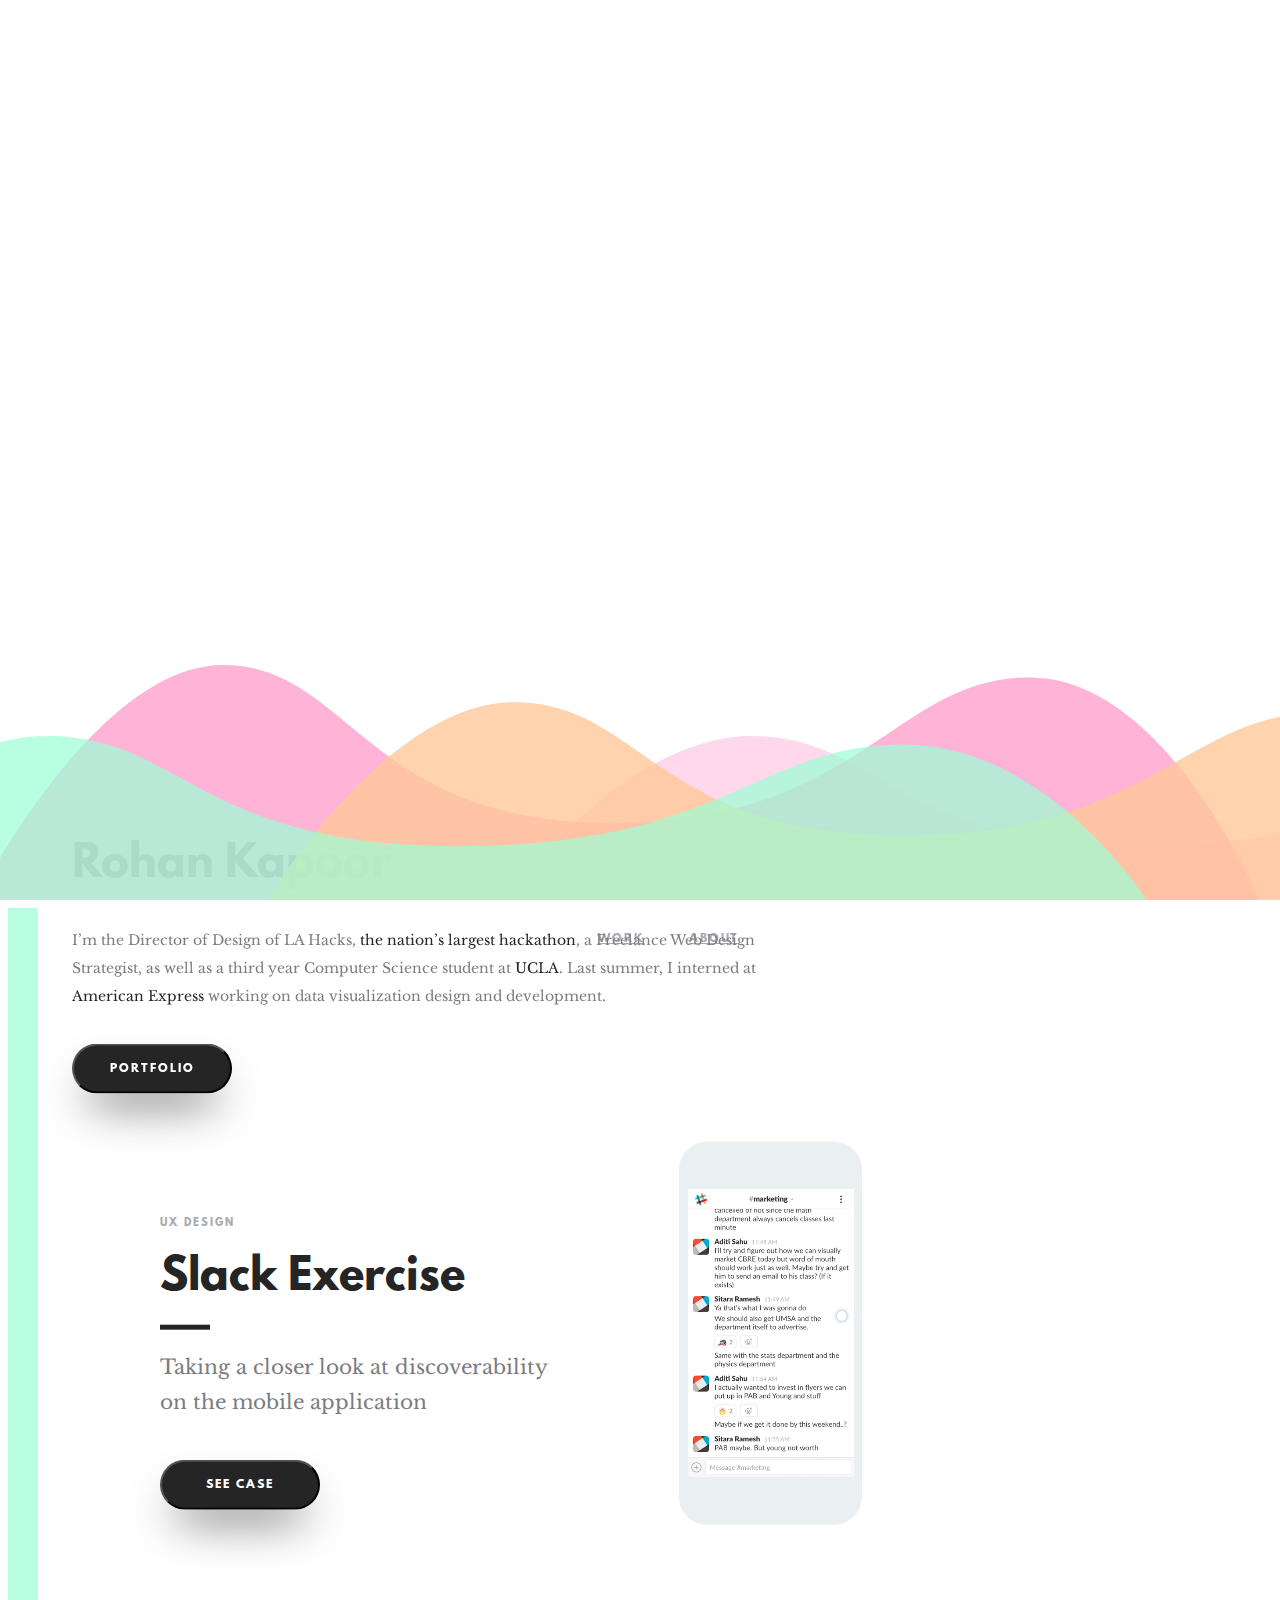
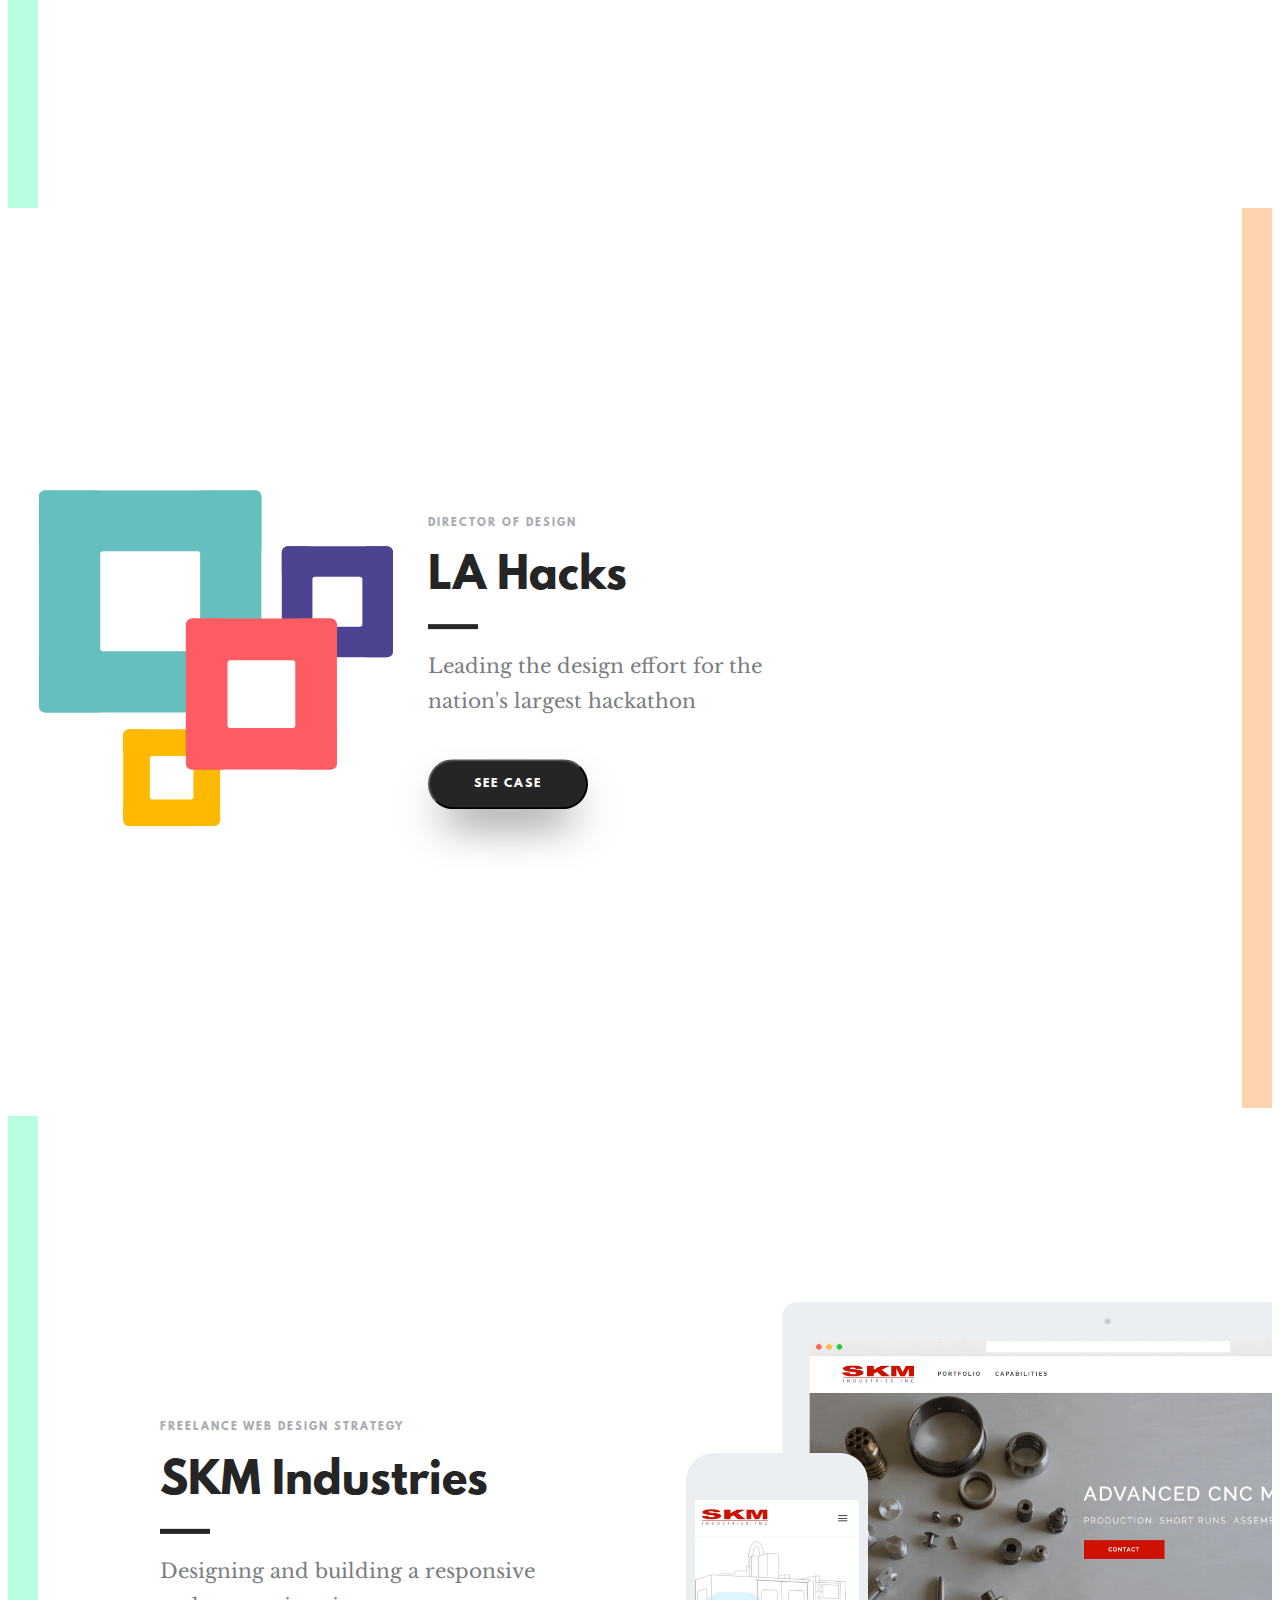
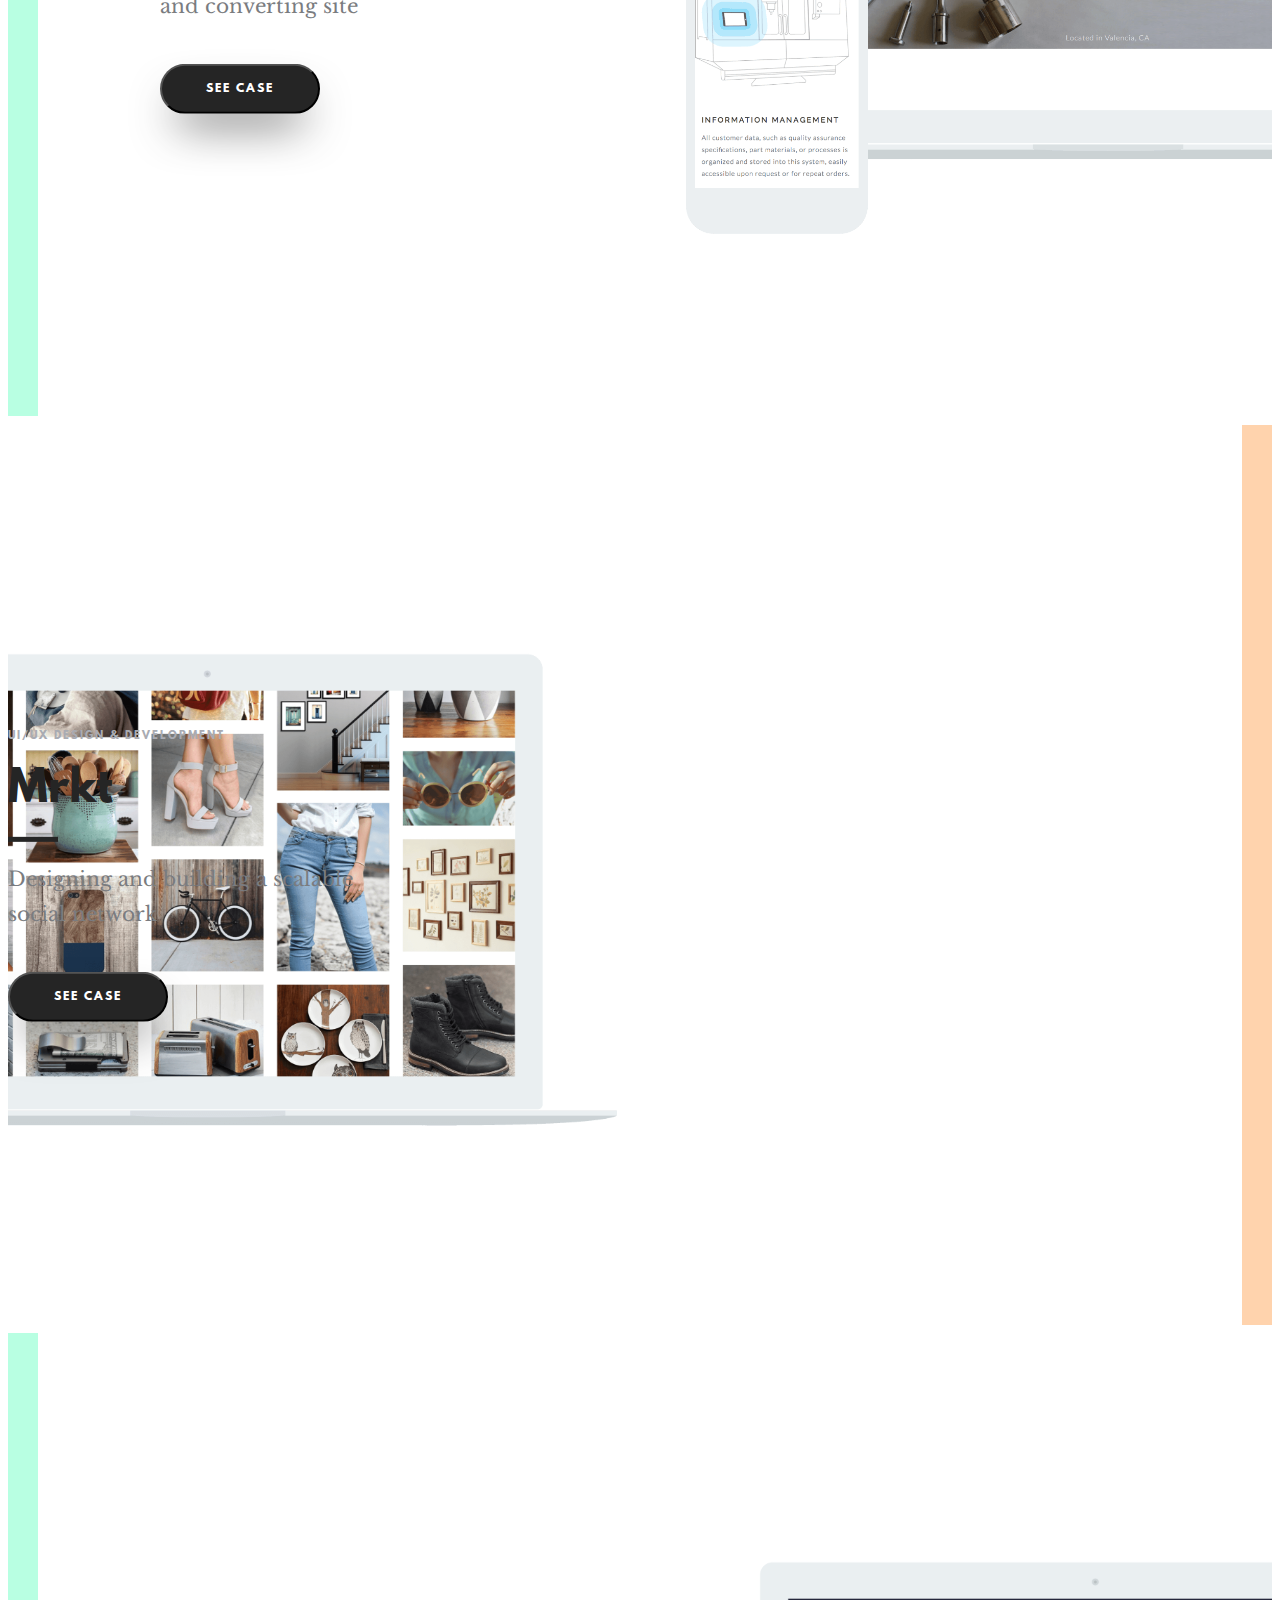
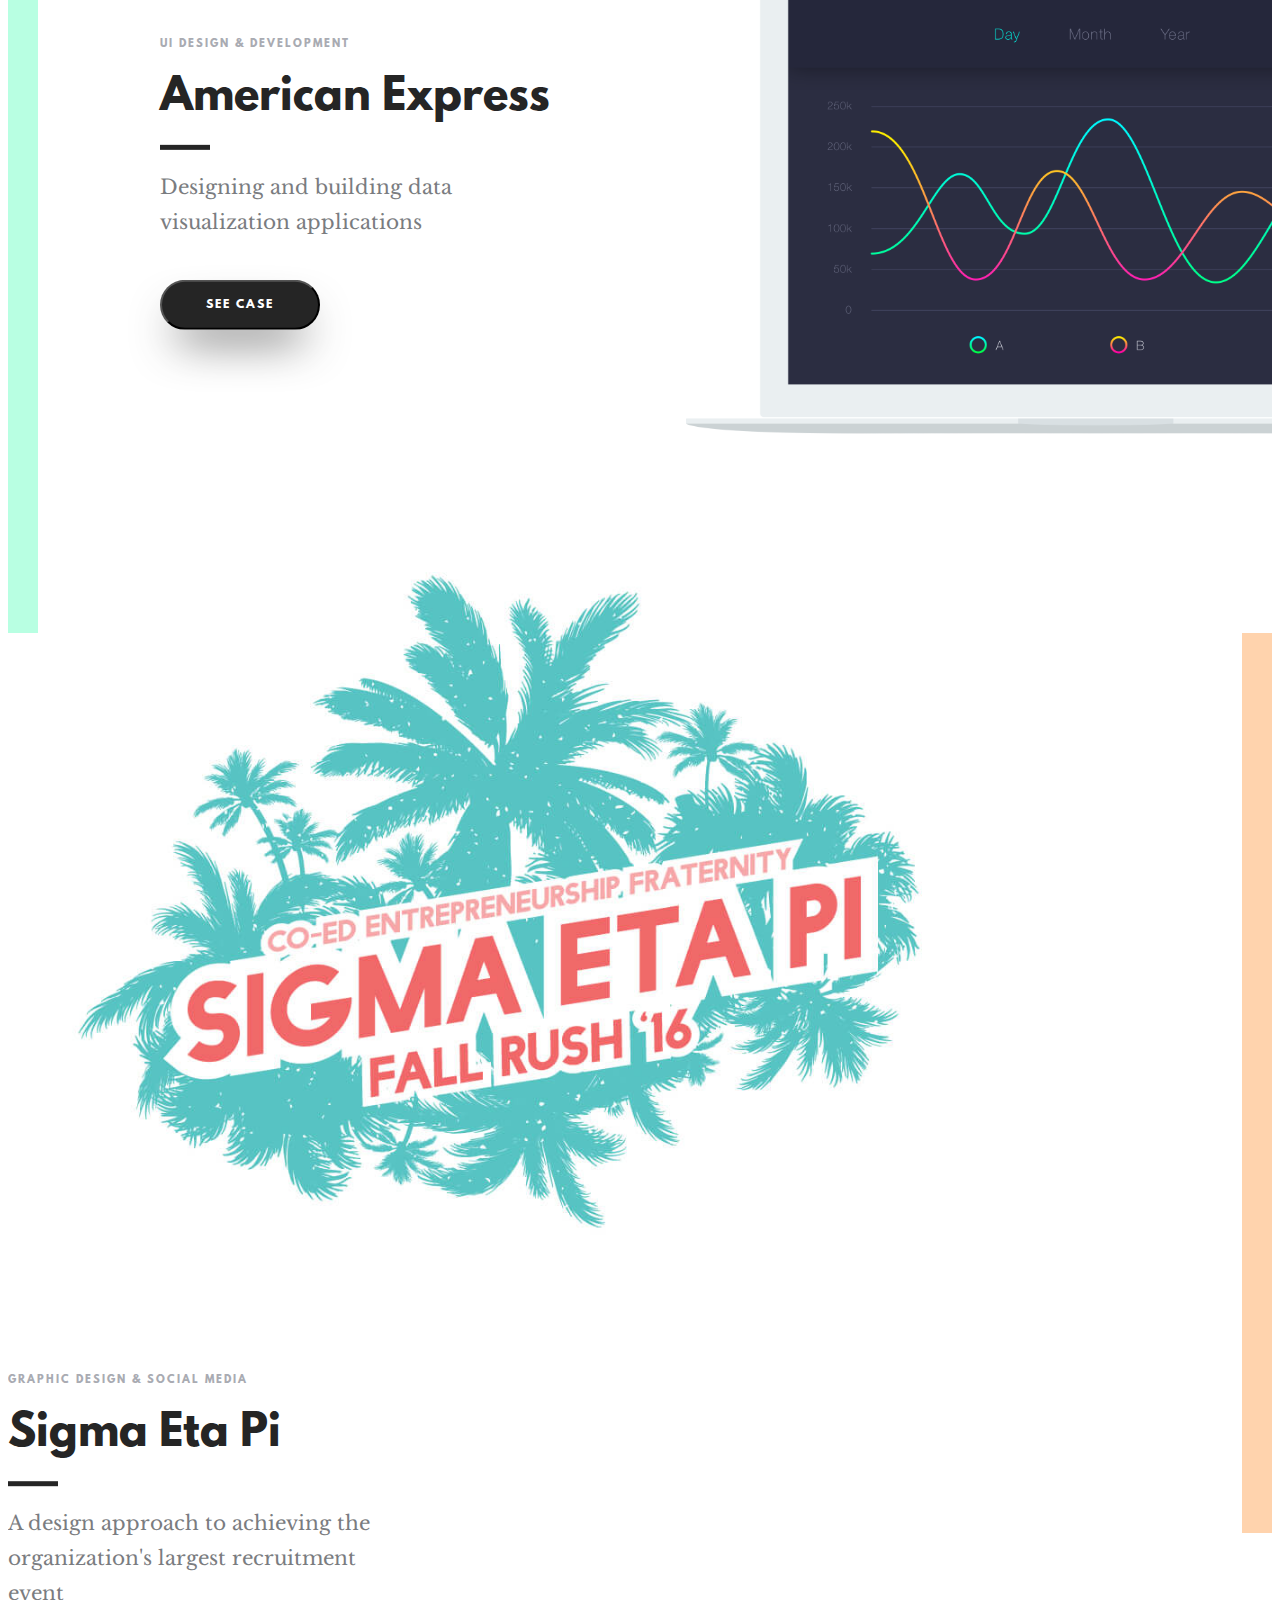
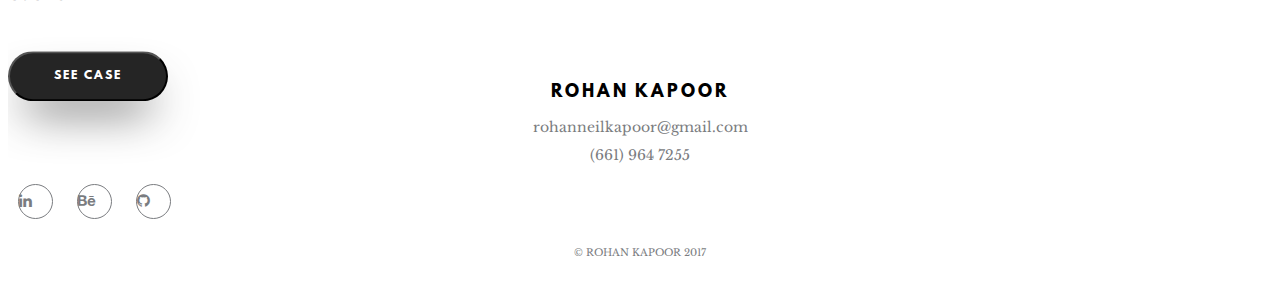
==== index.html @ eb77795a "updated borders" ====
<!DOCTYPE html>
<html lang="en">
<head>
    <meta charset="UTF-8">
    <meta name="viewport" content="width=device-width, initial-scale=1">
    <meta content="Rohan, Kapoor, Rohan Kapoor, Rohan Neil Kapoor, UCLA, University of California Los Angeles, computer science, design, business development, software, websites, freelance, web design, web, web development, marketing, strategy, online, online strategy, SEO, search engine optimization, small business" name="Keywords" />

    <title>Rohan Kapoor</title>
    <!-- Latest compiled and minified CSS -->
    <link rel="stylesheet" href="https://maxcdn.bootstrapcdn.com/bootstrap/3.3.6/css/bootstrap.min.css" integrity="sha384-1q8mTJOASx8j1Au+a5WDVnPi2lkFfwwEAa8hDDdjZlpLegxhjVME1fgjWPGmkzs7" crossorigin="anonymous">

    <!-- Optional theme -->
    <link rel="stylesheet" href="https://maxcdn.bootstrapcdn.com/font-awesome/4.7.0/css/font-awesome.min.css">

    <link href="animate.css" rel="stylesheet" media="screen">
    <link rel="stylesheet" type="text/css" href="styles.css">
    <link rel="shortcut icon" type="image" href="images/icon.png" />
    <!-- Latest compiled and minified JavaScript -->
    <script   src="https://code.jquery.com/jquery-2.2.4.min.js"   integrity="sha256-BbhdlvQf/xTY9gja0Dq3HiwQF8LaCRTXxZKRutelT44="   crossorigin="anonymous"></script>
    <script src="https://maxcdn.bootstrapcdn.com/bootstrap/3.3.6/js/bootstrap.min.js" integrity="sha384-0mSbJDEHialfmuBBQP6A4Qrprq5OVfW37PRR3j5ELqxss1yVqOtnepnHVP9aJ7xS" crossorigin="anonymous"></script>
    <script src="wow.min.js"></script>

</head>

<script>
    new WOW().init();
    $(function() {
        console.log( "ready!" );

        $(window).scroll(function(){
            $(".top-tag").css("opacity", 1 - $(window).scrollTop() / 450);
            if($(".top-tag").css("opacity") == 0){
                jQuery('#top').hide();
            }
            else{
                jQuery('#top').show();
            }
        });
        $(".big-btn").click(function() {
            console.log("hello");
            $('html,body').animate({
                        scrollTop: $("#portfolio-start").offset().top},
                    'slow');
        })
        $(".small-btn").click(function() {
            console.log("hello");
            $('html,body').animate({
                        scrollTop: $("#portfolio-start-small").offset().top},
                    'slow');
        })
    });

</script>

<body>
<div class="top-tag"id="top">
    <nav class="navbar navbar-fixed-top" role="navigation">
        <div class="container">
            <div>
                <div class="navbar-right">
                    <ul class="nav navbar-nav">
                        <li>
                            <a href="./index.html" class="nav-link">WORK</a>
                        </li>
                        <li>
                            <a href="./about.html" class="nav-link">ABOUT</a>
                        </li>

                    </ul>
                </div>

            </div>
        </div>



    </nav>

    <div class="home-top-block navbar-fixed-top">
        <h1 >Rohan Kapoor</h1>
        <p style="max-width: 700px; width: auto">
            I’m the Director of Design of LA Hacks,
            <span style="color: #252525;">the nation’s largest hackathon</span>,
            a Freelance Web Design Strategist, as well as a third year Computer Science student at
            <span style="color:#252525;">UCLA</span>. Last summer,
            I interned at <span style="color: #252525;">American Express</span> working on data visualization
            design and development.
        </p>
        <button class="btn big-btn" type="button">Portfolio</button>
        <button class="btn small-btn" type="button">Portfolio</button>

    </div>
    <img class="" src="images/home_illustration.svg" style="overflow:hidden; width: 100%; position: fixed; left: 50%; transform: translate(-50%, 0); bottom: 0; min-width: 900px; display: block;">

</div>
<div style="overflow-x:hidden;">
    <section id="portfolio-start" class="big-section big-section-slack">
        <!--<h1 class="big-number" style="opacity: 0.03; font-size: 50vw; position: absolute; left: 100px; line-height: 120vh;">1</h1>-->
        <div class=" element" style=" margin-left: 5%;">
            <div class="row">
                <div class=" col-xs-4 vcenter left-block">
                    <h2 style="color: #a9abb2;">
                        UX Design
                    </h2>
                    <h1>
                        Slack Exercise
                    </h1>
                    <div class="hline" style="background-color:#252525; "></div>
                    <p class="home-sentence" >
                        Taking a closer look at discoverability on the mobile application
                    </p>

                    <button class="btn " onclick="window.location.href='./slack.html'">SEE CASE</button>
                </div>
                <div class="col-xs-6 col-xs-offset-1 vcenter">
                    <div class="iphone-container" style="width: 100%; margin-bottom: 50px;">
                        <video autoplay="autoplay" loop="loop">
                            <source src="images/slack_prototypes/sub-prob-2.2-finished.mp4" type="video/mp4" />
                        </video>
                    </div>
                </div>
            </div>
        </div>
    </section>

    <section id="portfolio-start-small" class="small-section">
        <div class="small-div">
            <div class="iphone-container" style="width: 100%;">
                <video autoplay="autoplay" loop="loop">
                    <source src="images/slack_prototypes/sub-prob-2.2-finished.mp4" type="video/mp4" />
                </video>
            </div>
            <div style="text-align: center; padding-left: 10%; padding-right: 10%; padding-top: 50px;">
                <h2 style="color: #a9abb2;">
                    UX Design
                </h2>
                <h1>
                    Slack Exercise
                </h1>
                <div class="hline-small" style="background-color:#252525; "></div>
                <p class="home-small-sentence" style="text-align: center;">
                    Taking a closer look at discoverability on the mobile application
                </p>

                <button class="btn " onclick="window.location.href='./slack.html'">SEE CASE</button>
            </div>
        </div>
    </section>
<section class="big-section big-section-lahacks">
    <!--<h1 class="big-number" style="opacity: 0.03; font-size: 50vw; position: absolute; right: 150px; line-height: 120vh;">2</h1>-->
    <div class=" element">
        <div class="row">
            <div class="col-xs-6 vcenter">
                <img src="images/la_hacks_event_logo.svg" style="display: block; margin: 0 auto; width: 85%; z-index: -50 !important;">
            </div>
            <div class=" col-xs-4 col-xs-offset-1 vcenter">
                <h2 style="color: #a9abb2;">
                    Director of Design
                </h2>
                <h1>
                    LA Hacks
                </h1>
                <div class="hline" style="background-color:#252525; "></div>
                <p class="home-sentence" >
                    Leading the design effort for the nation's largest hackathon
                </p>

                <button class="btn " onclick="window.location.href='./lahacks.html'">SEE CASE</button>
            </div>
        </div>
    </div>
</section>

<section class="small-section">
    <div class="small-div">
        <img src="images/la_hacks_event_logo.svg" class="small-img" style="padding-left: 20%; padding-right: 20%;">
        <div style="text-align: center; padding-left: 10%; padding-right: 10%; padding-top: 50px;">
            <h2 style="color: #a9abb2;">
                Director of Design
            </h2>
            <h1>
                LA Hacks
            </h1>
            <div class="hline-small" style="background-color:#252525; "></div>
            <p class="home-small-sentence" style="text-align: center;">
                Leading the design effort for the nation's largest hackathon
            </p>

            <button class="btn " onclick="window.location.href='./lahacks.html'">SEE CASE</button>
        </div>
    </div>
</section>

<section class="big-section big-section-skm">
    <!--<h1 class="big-number" style="opacity: 0.03; font-size: 50vw; position: absolute; line-height: 120vh;">3</h1>-->
    <div class="element" style="margin-left: 5%;">

        <div class="row">
            <div class="home-block left-block">
                <h2 style="color: #a9abb2;">
                    Freelance Web Design Strategy
                </h2>
                <h1>
                    SKM Industries
                </h1>
                <div class="hline" style="background-color:#252525; "></div>
                <p class="home-sentence" >
                    Designing and building a responsive and converting site
                </p>

                <button class="btn " onclick="window.location.href='./skm.html'">SEE CASE</button>
            </div>
        </div>
        <img src="images/skm_laptop.png" class="macbook-and-laptop">
    </div>

</section>

<section class="small-section">
    <div class="small-div">
        <img src="images/skm_laptop.png" class="small-img">
        <div style="text-align: center; padding-left: 10%; padding-right: 10%; padding-top: 50px;">
            <h2 style="color: #a9abb2;">
                Freelance Web Design Strategy
            </h2>
            <h1>
                SKM Industries
            </h1>
            <div class="hline-small" style="background-color:#252525; "></div>
            <p class="home-small-sentence" style="text-align: center;">
                Designing and building a responsive and converting site
            </p>

            <button class="btn " onclick="window.location.href='./skm.html'">SEE CASE</button>
        </div>
    </div>
</section>

<section class="big-section big-section-mrkt">
    <!--<h1 class="big-number" style="opacity: 0.03; font-size: 50vw; position: absolute; right: 100px; line-height: 120vh;">4</h1>-->
    <div class=" element">
        <img src="images/mrkt_background.png" class="macbook left-macbook">
        <div class="row">
            <div class=" col-xs-4 col-xs-offset-7 home-block">
                <h2 style="color: #a9abb2;">
                    UI/UX Design & Development
                </h2>
                <h1>
                    Mrkt
                </h1>
                <div class="hline" style="background-color:#252525; "></div>
                <p class="home-sentence" >
                    Designing and building a scalable social network
                </p>

                <button class="btn " onclick="window.location.href='./mrkt.html'">SEE CASE</button>
            </div>
        </div>
    </div>
</section>

<section class="small-section">
    <div class="small-div">
        <img src="images/mrkt_background.png" class="small-img">
        <div style="text-align: center; padding-left: 10%; padding-right: 10%; padding-top: 50px;">
            <h2 style="color: #a9abb2;">
                UI/UX Design & Development
            </h2>
            <h1>
                Mrkt
            </h1>
            <div class="hline-small" style="background-color:#252525; "></div>
            <p class="home-small-sentence" style="text-align: center;">
                Designing and building a scalable social network
            </p>

            <button class="btn " onclick="window.location.href='./mrkt.html'">SEE CASE</button>
        </div>
    </div>
</section>

<section class="big-section big-section-amex">
    <!--<h1 class="big-number" style="opacity: 0.03; font-size: 50vw; position: absolute; left: 50px; line-height: 120vh;">5</h1>-->
    <div class="element" style="margin-left: 5%;">

        <div class="row">
            <div class="home-block left-block">
                <h2 style="color: #a9abb2;">
                    UI Design & Development
                </h2>
                <h1>
                    American Express
                </h1>
                <div class="hline" style="background-color:#252525; "></div>
                <p class="home-sentence" >
                    Designing and building data visualization applications
                </p>

                <button class="btn " onclick="window.location.href='./amex.html'">SEE CASE</button>
            </div>
        </div>
        <img src="images/amex_background.png" class="macbook">
    </div>

</section>

<section class="small-section">
    <div class="small-div">
        <img src="images/amex_background.png" class="small-img">
        <div style="text-align: center; padding-left: 10%; padding-right: 10%; padding-top: 50px;">
            <h2 style="color: #a9abb2;">
                UI Design & Development
            </h2>
            <h1>
                American Express
            </h1>
            <div class="hline-small" style="background-color:#252525; "></div>
            <p class="home-small-sentence" style="text-align: center;">
                Designing and building data visualization applications
            </p>

            <button class="btn " onclick="window.location.href='./amex.html'">SEE CASE</button>
        </div>
    </div>
</section>


    <section class="big-section big-section-sep">
        <!--<h1 class="big-number" style="opacity: 0.03; font-size: 50vw; position: absolute; right: 150px; line-height: 120vh;">6</h1>-->
        <div class=" element">
            <div class="row">
                <div class="col-xs-6 vcenter">
                    <img src="images/SEP-back-graphic.jpg" style="display: block; margin: 0 auto; width: 90%; z-index: -50 !important;">
                </div>
                <div class=" col-xs-4 col-xs-offset-1 vcenter">
                    <h2 style="color: #a9abb2;">
                        Graphic Design & Social Media
                    </h2>
                    <h1>
                        Sigma Eta Pi
                    </h1>
                    <div class="hline" style="background-color:#252525; "></div>
                    <p class="home-sentence" >
                        A design approach to achieving the organization's largest
                        recruitment event
                    </p>

                    <button class="btn " onclick="window.location.href='./sigmaetapi.html'">SEE CASE</button>
                </div>
            </div>
        </div>
    </section>

<section class="small-section">
    <div class="small-div" style="padding-bottom: 100px;">
        <img src="images/SEP-back-graphic.jpg" class="small-img">
        <div style="text-align: center; padding-left: 10%; padding-right: 10%;">
            <h2 style="color: #a9abb2; margin-top: 0;">
                Graphic Design & Social Media
            </h2>
            <h1>
                Sigma Eta Pi
            </h1>
            <div class="hline-small" style="background-color:#252525; "></div>
            <p class="home-small-sentence" style="text-align: center;">
                A design approach to achieving the organization's largest
                recruitment event
            </p>

            <button class="btn " onclick="window.location.href='./sigmaetapi.html'">SEE CASE</button>
        </div>
    </div>
</section>

<footer style="background-color: white; padding-top: 150px; padding-bottom: 20px;">
    <div style="text-align: center; font-size: 16px;
    letter-spacing: 2.9px;
    text-transform: uppercase;
    font-family: LeagueSpartan, Arial, Helvetica, sans-serif;
    -webkit-font-smoothing: antialiased;
    ">
        Rohan Kapoor
    </div>
    <p style="text-align: center; padding-left: 0; padding-right: 0; padding-bottom: 0; padding-top: 10px; margin: 0;">
        rohanneilkapoor@gmail.com
    </p>
    <p style="text-align: center; padding: 0; margin: 0;">
        (661) 964 7255
    </p>
    <div class="text-center" style="padding-left: 0; padding-right: 0; padding-bottom: 0; padding-top: 10px;">
        <i onclick="window.location.href='https://www.linkedin.com/in/rohanneilkapoor'" class="fa fa-linkedin" aria-hidden="true"></i>
        <i onclick="window.location.href='https://www.behance.net/rohanneilk5d04'" class="fa fa-behance" aria-hidden="true"></i>
        <i onclick="window.location.href='https://github.com/rohanneilkapoor'" class="fa fa-github" aria-hidden="true"></i>

    </div>
    <p style="text-align: center; padding-left: 0; padding-right: 0; padding-bottom: 0; padding-top: 20px; margin: 0; font-size: 10px;">
        © ROHAN KAPOOR 2017
    </p>
</footer>
</div>

</body>
</html>
---- styles.css ----
@import url('https://fonts.googleapis.com/css?family=Libre+Baskerville:400,700');
@font-face {
    font-family: LeagueSpartan;
    src: url('LeagueSpartan-Bold.otf');
}
* {
    box-sizing: border-box;
}
#top{

}
html {
    background-color: white;
    overflow-x: hidden;
}
body{
    z-index: 2;
    position: relative !important;
    top: 100vh;

}
section{
    height:100vh;
}
h1{
    font-size: 42px;
    font-family: LeagueSpartan, Helvetica, sans-serif;
    margin: 0;
    -webkit-font-smoothing: antialiased;
    padding-bottom: 20px;
    color: #252525;
}
h2{
    font-size: 10px;
    font-family: LeagueSpartan, Helvetica, sans-serif;
    color: #a4a4a4;
    text-transform: uppercase;
    padding-bottom: 10px;
    letter-spacing: 2px;
    -webkit-font-smoothing: antialiased;
    line-height: 18px;
}
a{
    font-size: 11px;
    letter-spacing: 2px;
    text-transform: uppercase;
    font-family: LeagueSpartan, Arial, Helvetica, sans-serif;
    -webkit-font-smoothing: antialiased;
    color: #a9abb2;
    -webkit-transition: all 0.6s;
    -moz-transition: all 0.6s;
    -o-transition: all 0.6s;
    transition: all 0.6s;
}
a:hover{
    color: #252525 !important;
    -webkit-transition: all 0.6s;
    -moz-transition: all 0.6s;
    -o-transition: all 0.6s;
    transition: all 0.6s;
    text-decoration: none;
    cursor: pointer;
}

span{
    color:#252525;
}
.top-tag{
    position: fixed;
    width: 100%;
    height:100vh;
    z-index: 1;
    margin: 0;
}
.mrkt-block{

    padding-left: 120px;
}
.right-block{
    padding-left: 60px;
}
.left-block{
    padding-left: 60px;
}
.hline {
    margin-bottom: 20px;
    width:50px;
    height:5px;
}
.hline-small{
    margin-bottom: 20px;
    height:5px;
    margin-left: 46%;
    margin-right: 46%;
}
.top-section{
    border: 20px solid #7a7c80;
}
p{
    font-family: Libre Baskerville;
    font-weight: 300;
    font-size: 14px;
    line-height: 28px;
    color: #7a7c80;
    padding-bottom: 20px;
    -webkit-font-smoothing: antialiased;
}
.p-link{
    font-family: Libre Baskerville !important;
    font-weight: 300 !important;
    font-size: 14px !important;
    line-height: 28px !important;
    color: #252525 !important;
    -webkit-font-smoothing: antialiased !important;
    letter-spacing: normal !important;
    text-transform: none;
    text-decoration: none;
    border-bottom: 1px solid #252525;

}
.p-link:hover, .p-link:active, .p-link:focus{
    border-bottom: none;
}
.home-sentence{
    width: 400px;
    font-size: 20px !important;
    line-height: 35px !important;

}
.home-small-sentence{
    font-size: 20px !important;
    line-height: 35px !important;

}

.home-para{
    font-size: 14px !important;
    color: #7a7c80;
    line-height: 26px;
    width: 450px;
    padding-left: 0 !important;
    padding-right: 0 !important;
    text-align: justify;
}











/* make keyframes that tell the start state and the end state of our object */
@-webkit-keyframes fadeIn { from { opacity:0; } to { opacity:1; } }
@-moz-keyframes fadeIn { from { opacity:0; } to { opacity:1; } }
@keyframes fadeIn { from { opacity:0; } to { opacity:1; } }

.fade-in {
    opacity:0;  /* make things invisible upon start */
    -webkit-animation:fadeIn ease-in 1;  /* call our keyframe named fadeIn, use animattion ease-in and repeat it only 1 time */
    -moz-animation:fadeIn ease-in 1;
    animation:fadeIn ease-in 1;

    -webkit-animation-fill-mode:forwards;  /* this makes sure that after animation is done we remain at the last keyframe value (opacity: 1)*/
    -moz-animation-fill-mode:forwards;
    animation-fill-mode:forwards;

    -webkit-animation-duration:.4s;
    -moz-animation-duration:.4s;
    animation-duration:.4s;


}
.one{
    -webkit-animation-delay: 1.3s;
    -moz-animation-delay: 1.3s;
    animation-delay: 1.3s;
}

.two{
    -webkit-animation-delay: 1.9s;
    -moz-animation-delay: 1.9s;
    animation-delay: 1.9s;
}

.btn {
    height: 50px;
    width: 160px;
    border-radius: 100px;
    background: #252525;
    font-family: LeagueSpartan, Arial, Helvetica, sans-serif;
    color: white;
    font-size: 11px;
    letter-spacing: 2px;
    -webkit-font-smoothing: antialiased;
    text-transform: uppercase;
    box-shadow: 0 24px 46px -16px rgba(0, 0, 0, .8);
    z-index: 10;

}

.btn,.btn::after{
    -webkit-transition: all 0.6s;
    -moz-transition: all 0.6s;
    -o-transition: all 0.6s;
    transition: all 0.6s;
    z-index: 10;

}


button:hover.btn:hover {
    color: white;
    box-shadow: 0 15px 30px -10px rgba(0,0,0,.8);
    z-index: 10;
}


.btn:active,
.btn:focus,
button:focus,
button:active{
    background-image: none !important;
    outline: 0 !important;
    color: white;
    z-index: 10;
}

#sep{
    background: url(images/homepage-front.jpg) no-repeat center center;
    -webkit-background-size: cover;
    -moz-background-size: cover;
    -o-background-size: cover;
    background-size: cover;
}


.element {
    position: relative;
    top: 50%;
    transform: translateY(-50%);
    -webkit-transform: translateY(-50%);
    -ms-transform: translateY(-50%);
}

::selection {
    background: transparent; /* WebKit/Blink Browsers */
}
::-moz-selection {
    background: transparent; /* Gecko Browsers */
}

.macbook{
    width: 819px;
    position: absolute !important;
    left: 50%;
    top: -25%;
    z-index: -50 !important;
}

.macbook-and-laptop{
    width: 819px;
    position: absolute !important;
    left: 50%;
    top: -40%;
    z-index: -50 !important;
}
.left-macbook{
    left: -210px !important;
}
@media(min-width: 1800px){
    .macbook{
        left: 45%;
        width: 50%;
    }

    .macbook-and-laptop{
        left: 45%;
        width: 50%;
    }
    .left-macbook{
        left: 1% !important;
        width: 50%;
    }

}

@media(max-width: 1079px){
    h1{
        font-size: 42px;
    }

}
#portfolio-start{

}
.big-number{

}
.big-section{
    background-color: white;
}
.big-section-slack{
    border-left: 30px solid #b8ffe2;
}
.big-section-lahacks{
    border-right: 30px solid #ffd3ad;
}
.big-section-skm{
    border-left: 30px solid #b8ffe2;
}
.big-section-mrkt{
    border-right: 30px solid #ffd3ad;
}
.big-section-amex{
    border-left: 30px solid #b8ffe2;
}
.big-section-sep{
    border-right: 30px solid #ffd3ad;
}
.big-btn{

}
.small-btn{
    display: none;
}
.small-section{
    display: none;
}
.small-img{
    width: 100%;
    padding-left: 10%;
    padding-right:10%;
    z-index: -50 !important;
}
.small-div{
    padding-bottom: 250px;
}
@media(max-width:1150px){
    .big-number{
        display: none;
    }
}
@media(max-width: 1110px){
    .right-block{
        padding-left: 120px;
    }
    .left-block{
        padding-left: 40px;
    }
}
@media(max-width: 991px){
    .big-btn{
        display:none;
    }
    .small-btn{
        display: inline;
    }
    .big-section{
        display: none;
    }
    .small-section{
        display: inline;
    }

}

.navbar-nav {
    margin: 20px 0px
}
@media (min-width: 0px) {
    .navbar-nav {
        width: 100%;
        text-align: center;
    }
    .navbar-nav > li {
        float: none;
        display: inline-block;
    }
    .navbar .navbar-collapse {
        text-align: center;
    }


    .navbar-nav>li>a {
        padding-top: 0px;
        padding-bottom: 0px;
        padding-left: 20px;
        padding-right: 20px;
        text-shadow: none;
    }
    .navbar-nav>li>a:hover, .navbar-nav>li>a:active,.navbar-nav>li>a:focus {
        background-color: transparent;
    }
    a:focus{
        color: #a9abb2;
    }
}
.big-nav{

}
@media(max-width: 767px){
    .big-nav{
        display: none;
    }
}
.home-top-block{
    margin-left: 5%;
    margin-right: 5%;
    top: 45% !important;
    transform: translateY(-50%) !important;
}
@media(max-width: 700px){
    .home-top-block{
        margin-right: 15%;
        top: 50% !important;
        transform: translateY(-50%) !important;
    }
    h1{
        font-size: 30px;
        padding-bottom: 12px;
    }
}
i
{
    display: inline-block;
    border-radius: 100px;
    border: 1px solid #7a7c80;
    width: 35px;
    height: 35px;
    margin-top: 5px;
    margin-left: 10px;
    margin-right: 10px;
    -webkit-transition: all 0.6s;
    -moz-transition: all 0.6s;
    -o-transition: all 0.6s;
    transition: all 0.6s;
}
i:hover{
    border: 1px solid transparent ;
    -webkit-transition: all 0.6s;
    -moz-transition: all 0.6s;
    -o-transition: all 0.6s;
    transition: all 0.6s;
    cursor: pointer;
}

.fa-behance:before {
    font-size: 15px;
    content: "\f1b4";
    line-height: 32px;
    color: #7a7c80;
}
.fa-linkedin:before {
    font-size: 15px;
    content: "\f0e1";
    line-height: 32px;
    color: #7a7c80;
}
.fa-github:before {
    font-size: 15px;
    content: "\f09b";
    line-height: 32px;
    color: #7a7c80;
}
.vcenter {
    display: inline-block;
    vertical-align: middle;
    float: none;
}
.iphone-container{
    background: url("images/slack_images/iphone.png");
    background-size: auto 100%;                     /* <------ */
    background-repeat:   no-repeat;
    background-position: center center;
}
.iphone-container video{
    width: 40%;
    display: block;
    margin: 0 auto;
    padding-top: 11.43%;
    padding-bottom: 11.43%;

}
.iphone-container .still-video{
    width: 40%;
    display: block;
    margin: 0 auto;
    padding-top: 11.43%;
    padding-bottom: 11.43%;

}
@media(max-width:991px){
    .iphone-container video{
        width: 20%;
        padding-top: 5.71%;
        padding-bottom: 5.71%;

    }
    .iphone-container .still-video{
        width: 20%;
        padding-top: 5.71%;
        padding-bottom: 5.71%;

    }
}
@media(max-width:776px){
    .iphone-container video{
        width: 35%;
        padding-top: 10%;
        padding-bottom: 10%;

    }
    .iphone-container .still-video{
        width: 35%;
        padding-top: 10%;
        padding-bottom: 10%;

    }
}

.slack-border{
    height: 100vh;
    width: 30px;
    background-color: #ffd3ad;
    position: absolute;
}
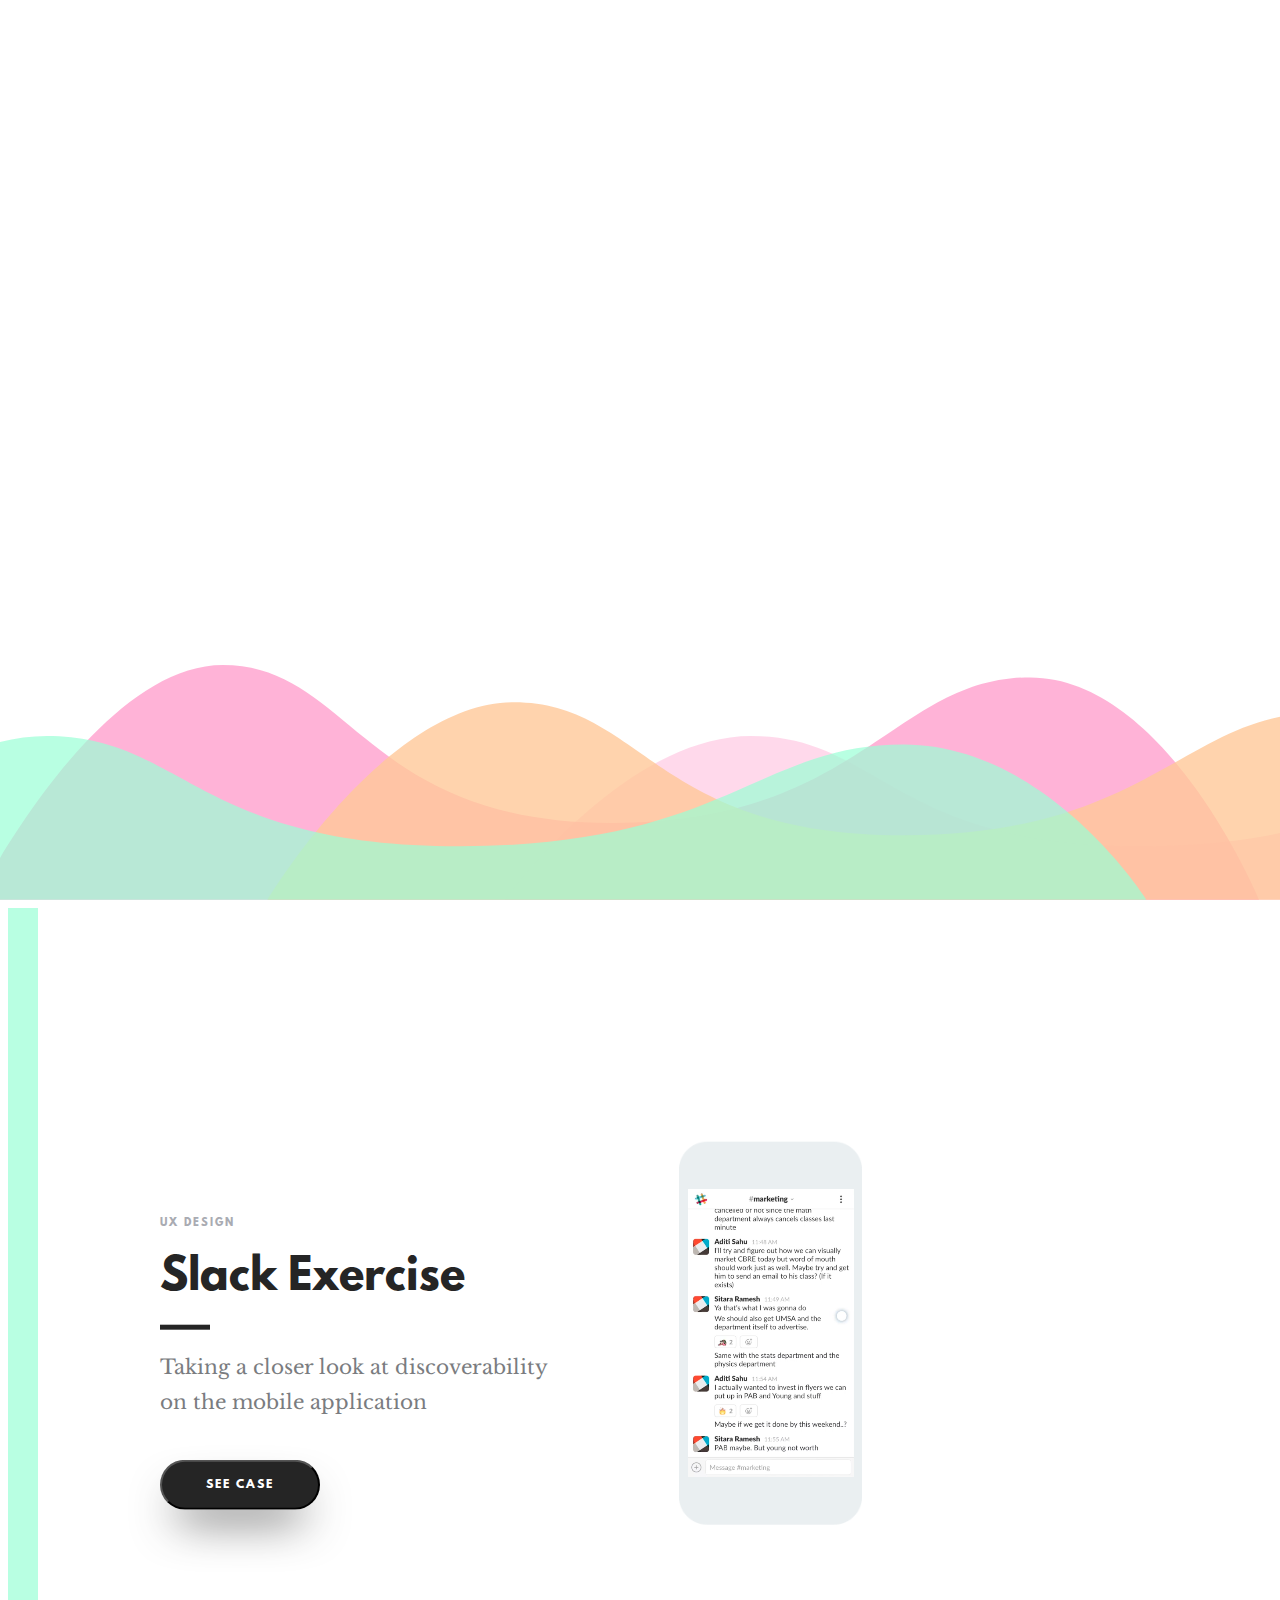
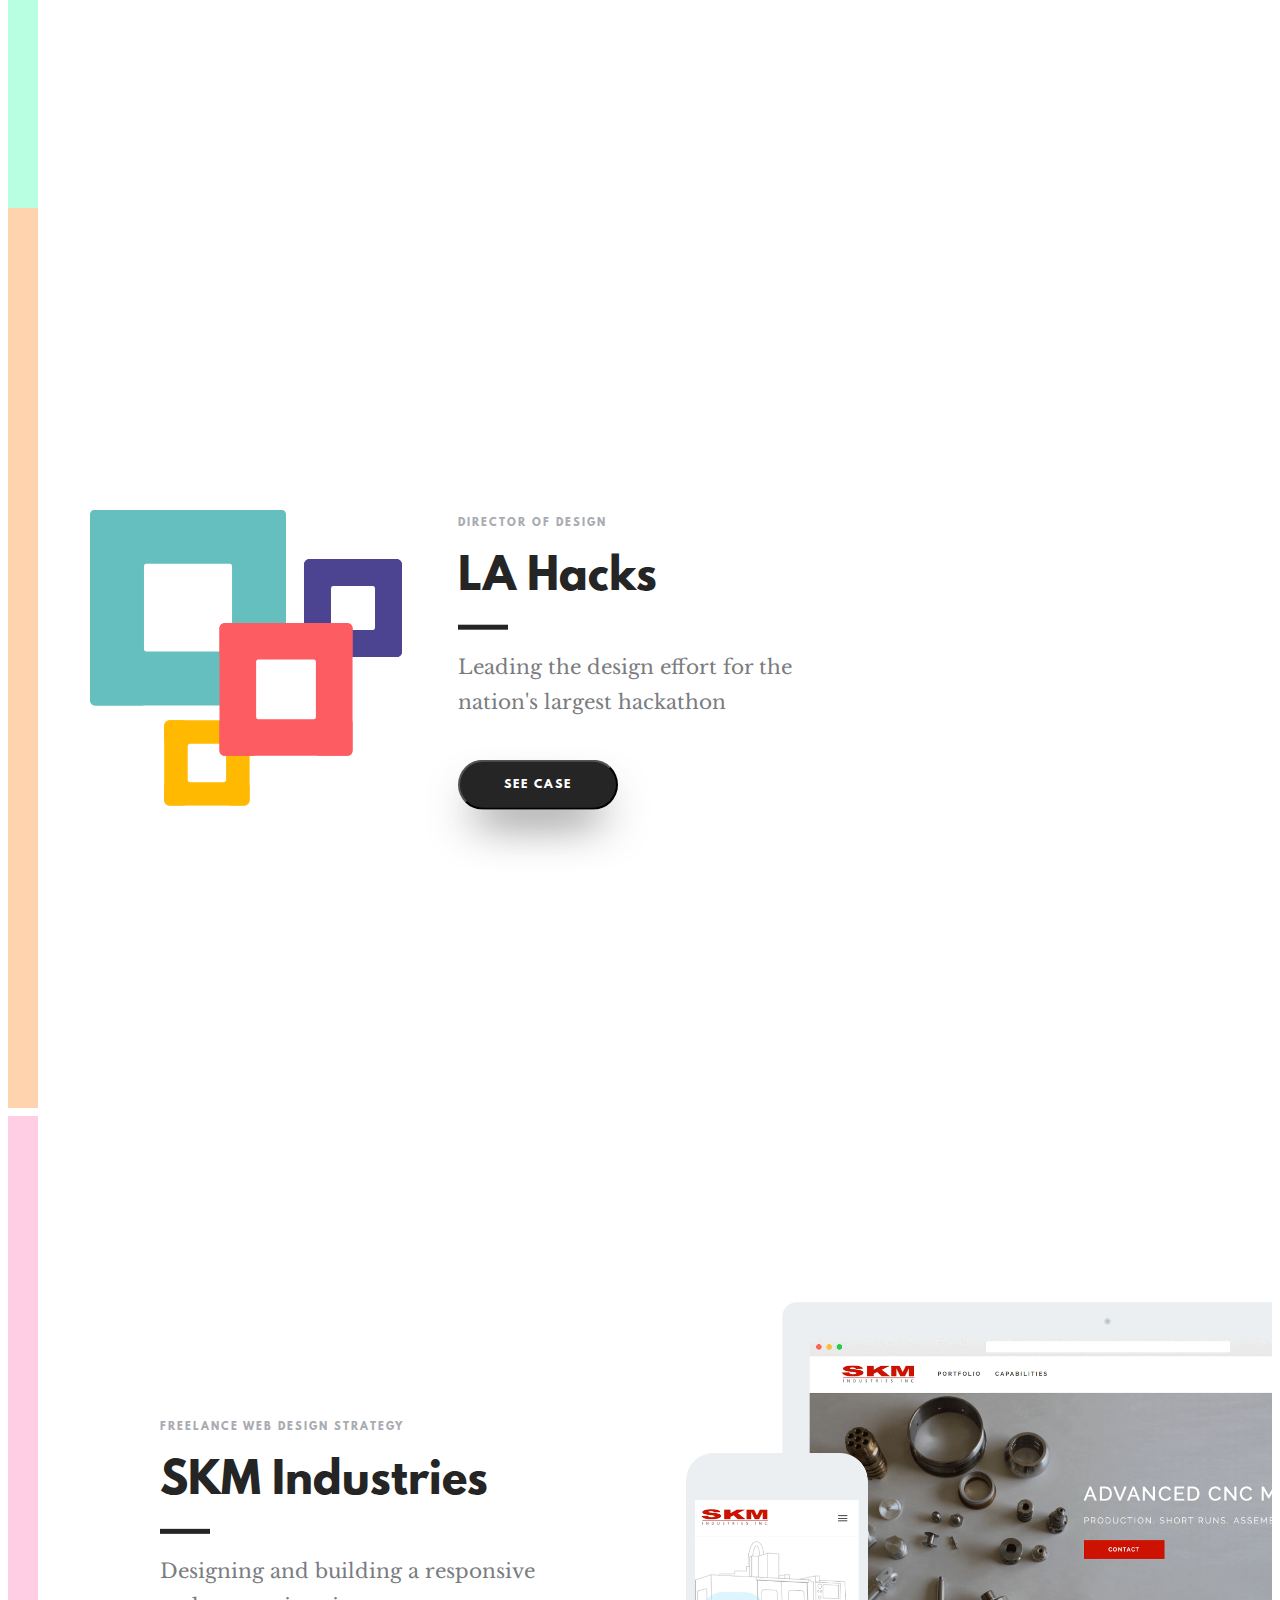
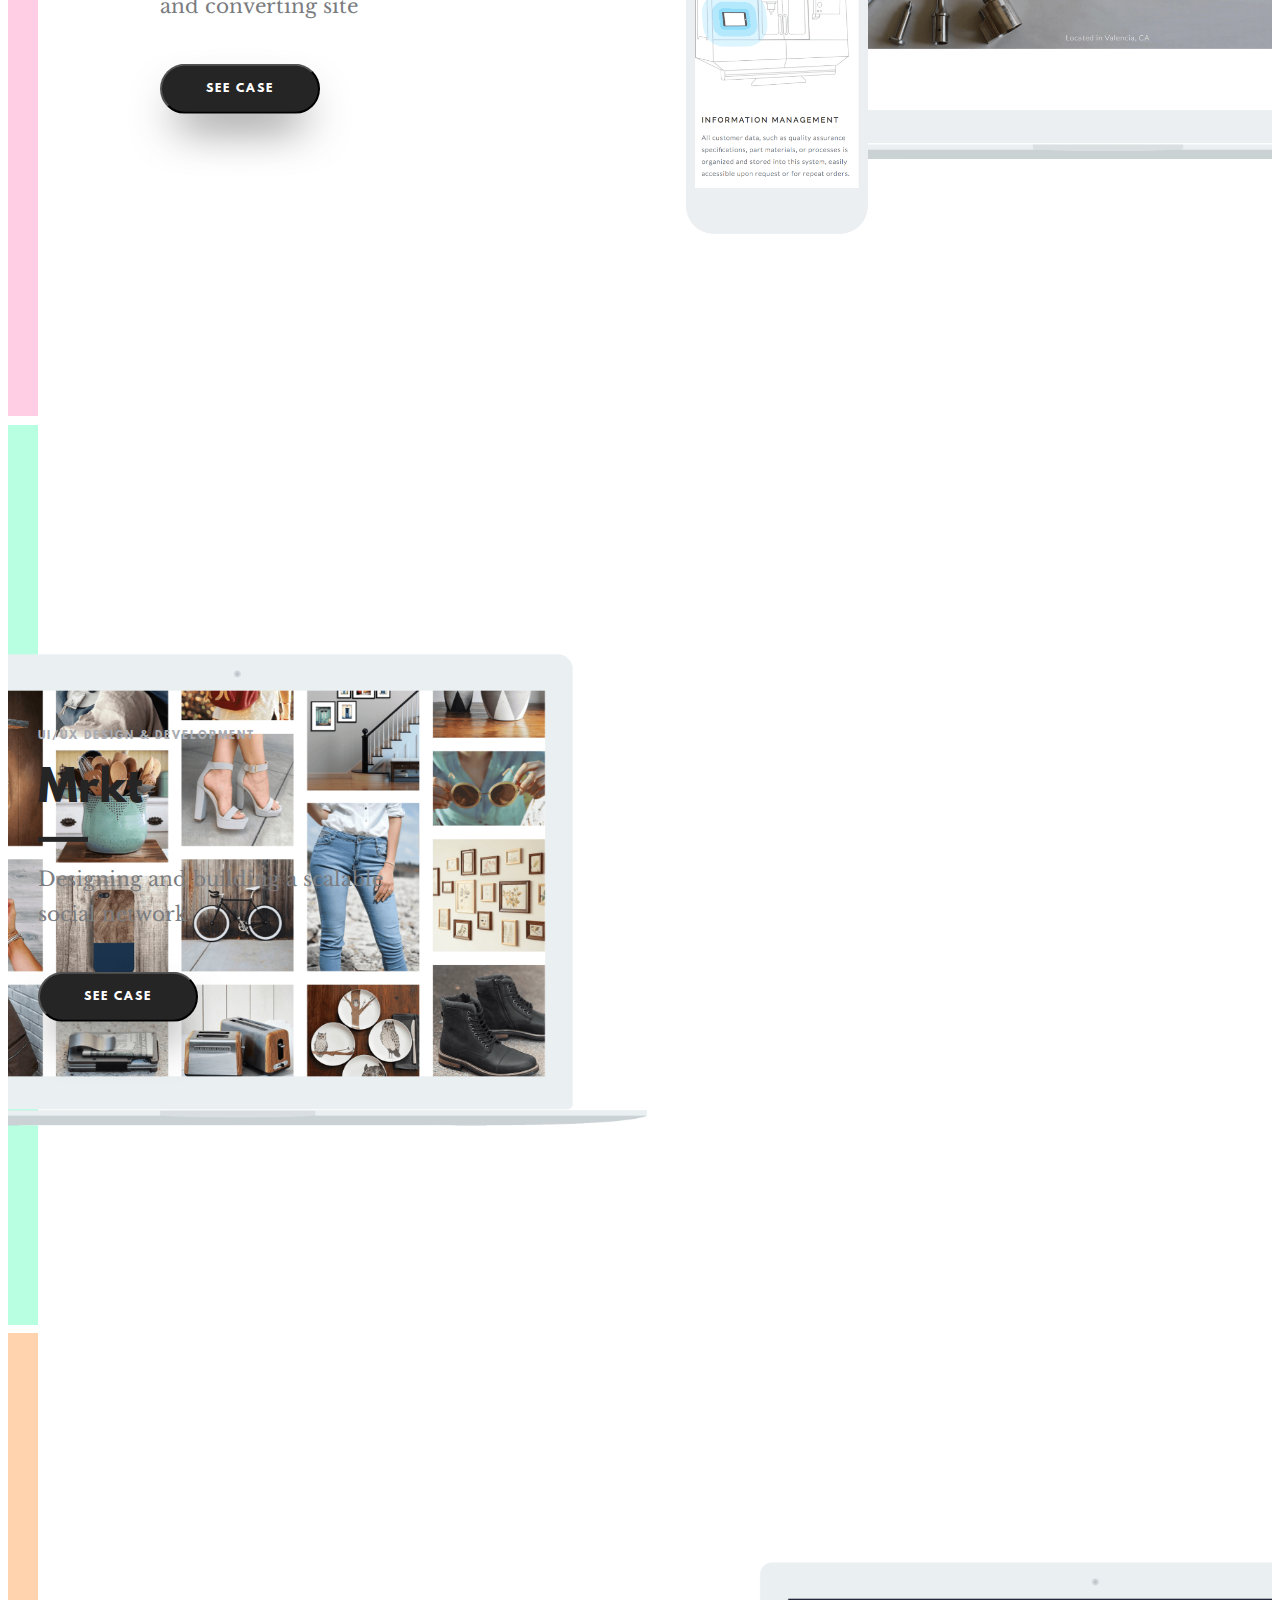
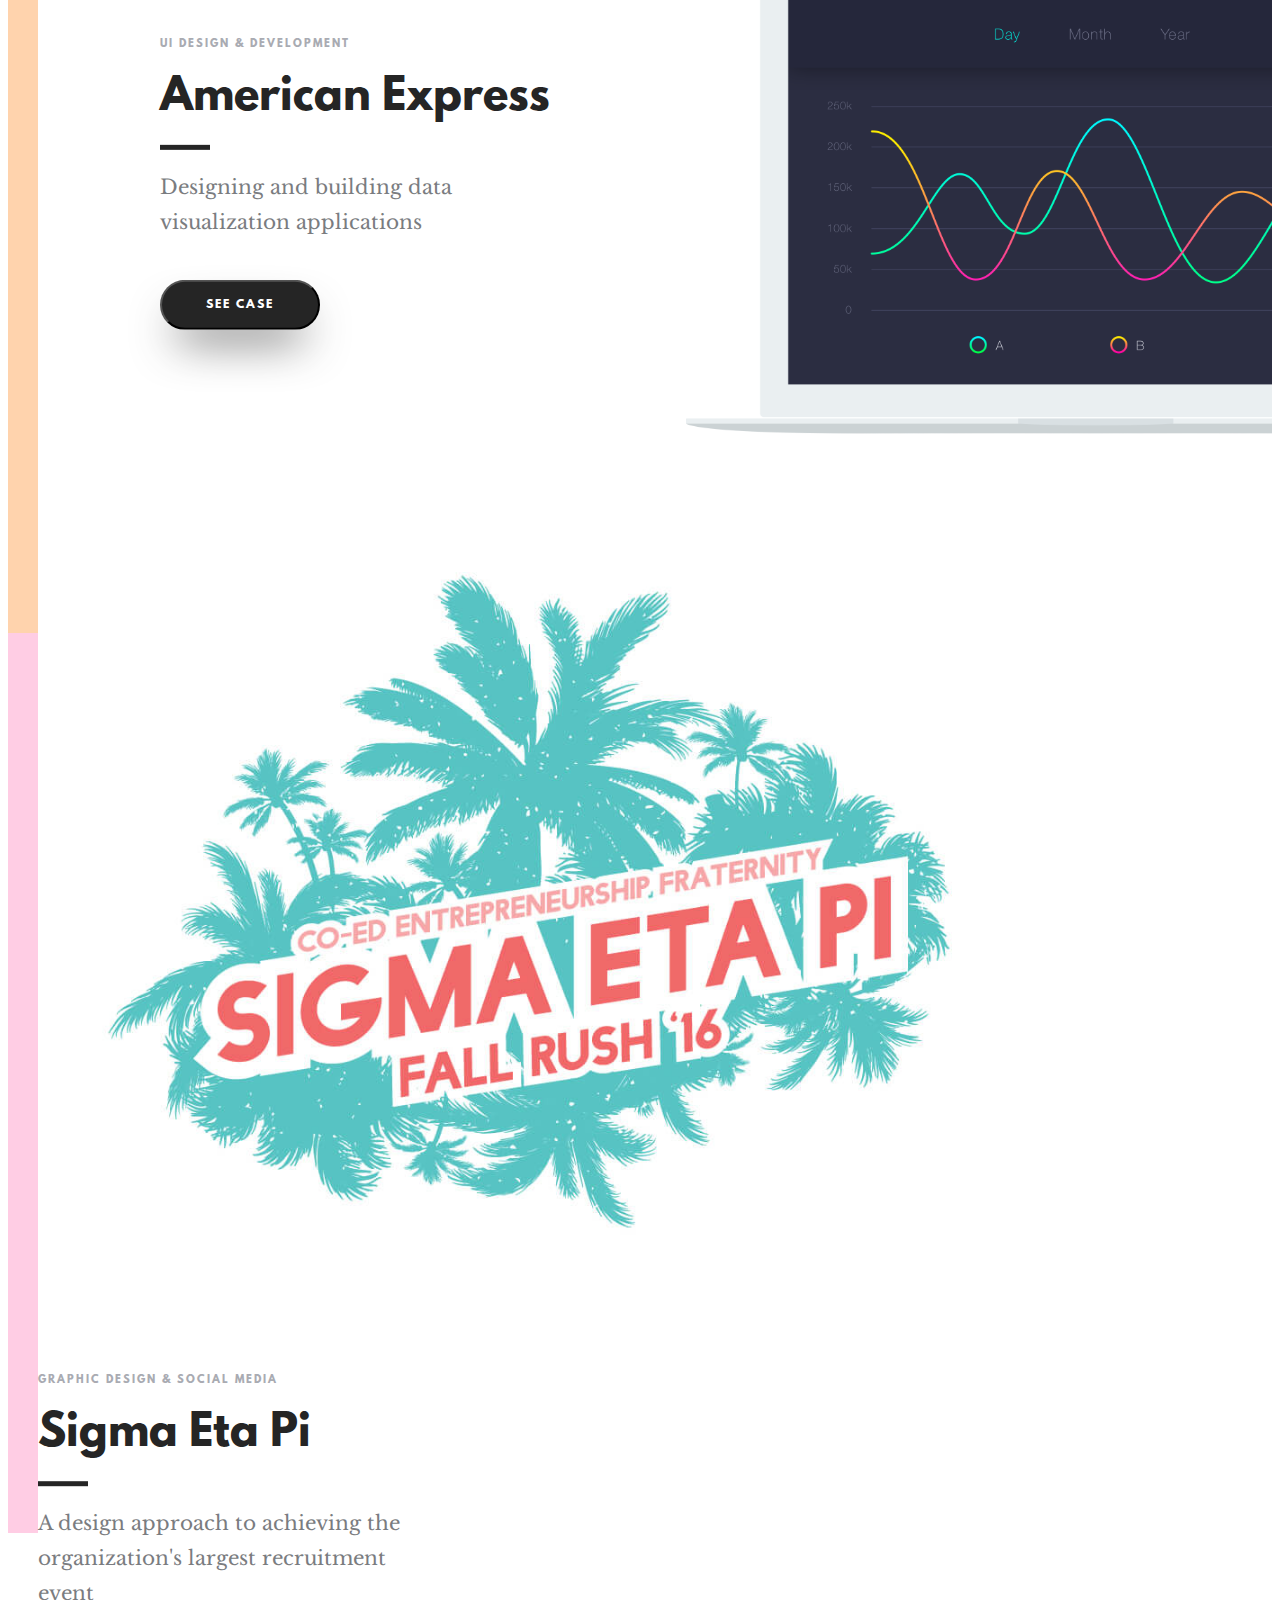
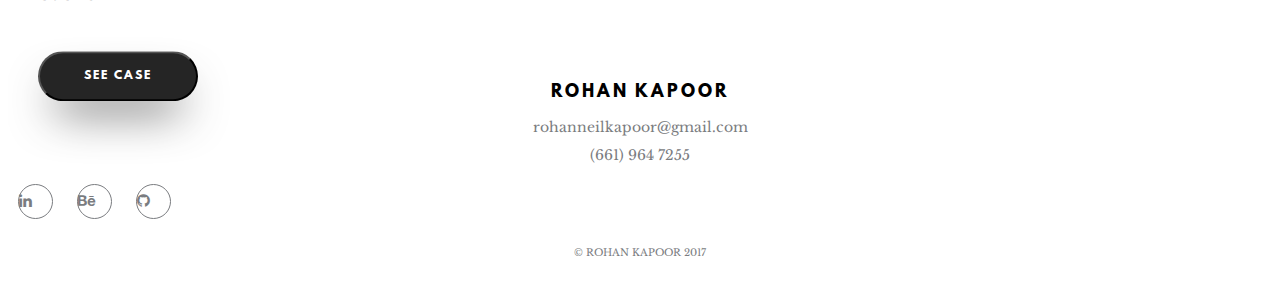
==== commit 5d9cbfa9: "color fixes" ====
--- a/index.html
+++ b/index.html
@@ -54,7 +54,7 @@
 
 <body>
 <div class="top-tag"id="top">
-    <nav class="navbar navbar-fixed-top" role="navigation">
+    <nav class="navbar navbar-fixed-top wow fadeIn" role="navigation">
         <div class="container">
             <div>
                 <div class="navbar-right">
@@ -77,8 +77,8 @@
     </nav>
 
     <div class="home-top-block navbar-fixed-top">
-        <h1 >Rohan Kapoor</h1>
-        <p style="max-width: 700px; width: auto">
+        <h1 class="wow fadeInUp" data-wow-delay="0.5s" data-wow-duration=".8s">Rohan Kapoor</h1>
+        <p class="wow fadeInUp" data-wow-delay="0.6s" data-wow-duration=".8s" style="max-width: 700px; width: auto">
             I’m the Director of Design of LA Hacks,
             <span style="color: #252525;">the nation’s largest hackathon</span>,
             a Freelance Web Design Strategist, as well as a third year Computer Science student at
@@ -86,11 +86,11 @@
             I interned at <span style="color: #252525;">American Express</span> working on data visualization
             design and development.
         </p>
-        <button class="btn big-btn" type="button">Portfolio</button>
-        <button class="btn small-btn" type="button">Portfolio</button>
-
-    </div>
-    <img class="" src="images/home_illustration.svg" style="overflow:hidden; width: 100%; position: fixed; left: 50%; transform: translate(-50%, 0); bottom: 0; min-width: 900px; display: block;">
+        <button class="btn big-btn wow fadeInUp" data-wow-delay="1.1s" data-wow-duration=".8s" type="button">Portfolio</button>
+        <button class="btn small-btn wow fadeInUp" data-wow-delay="1.1s" data-wow-duration=".8s" type="button">Portfolio</button>
+
+    </div>
+    <img class="wow fadeIn" src="images/home_illustration.svg" style="overflow:hidden; width: 100%; position: fixed; left: 50%; transform: translate(-50%, 0); bottom: 0; min-width: 900px; display: block;">
 
 </div>
 <div style="overflow-x:hidden;">
@@ -151,7 +151,7 @@
     <div class=" element">
         <div class="row">
             <div class="col-xs-6 vcenter">
-                <img src="images/la_hacks_event_logo.svg" style="display: block; margin: 0 auto; width: 85%; z-index: -50 !important;">
+                <img src="images/la_hacks_event_logo.svg" style="display: block; margin: 0 auto; width: 75%; z-index: -50 !important;">
             </div>
             <div class=" col-xs-4 col-xs-offset-1 vcenter">
                 <h2 style="color: #a9abb2;">
--- a/styles.css
+++ b/styles.css
@@ -307,19 +307,19 @@
     border-left: 30px solid #b8ffe2;
 }
 .big-section-lahacks{
-    border-right: 30px solid #ffd3ad;
+    border-left: 30px solid #ffd3ad;
 }
 .big-section-skm{
+    border-left: 30px solid #ffcde4;
+}
+.big-section-mrkt{
     border-left: 30px solid #b8ffe2;
 }
-.big-section-mrkt{
-    border-right: 30px solid #ffd3ad;
-}
 .big-section-amex{
-    border-left: 30px solid #b8ffe2;
+    border-left: 30px solid #ffd3ad;
 }
 .big-section-sep{
-    border-right: 30px solid #ffd3ad;
+    border-left: 30px solid #ffcde4;
 }
 .big-btn{
 
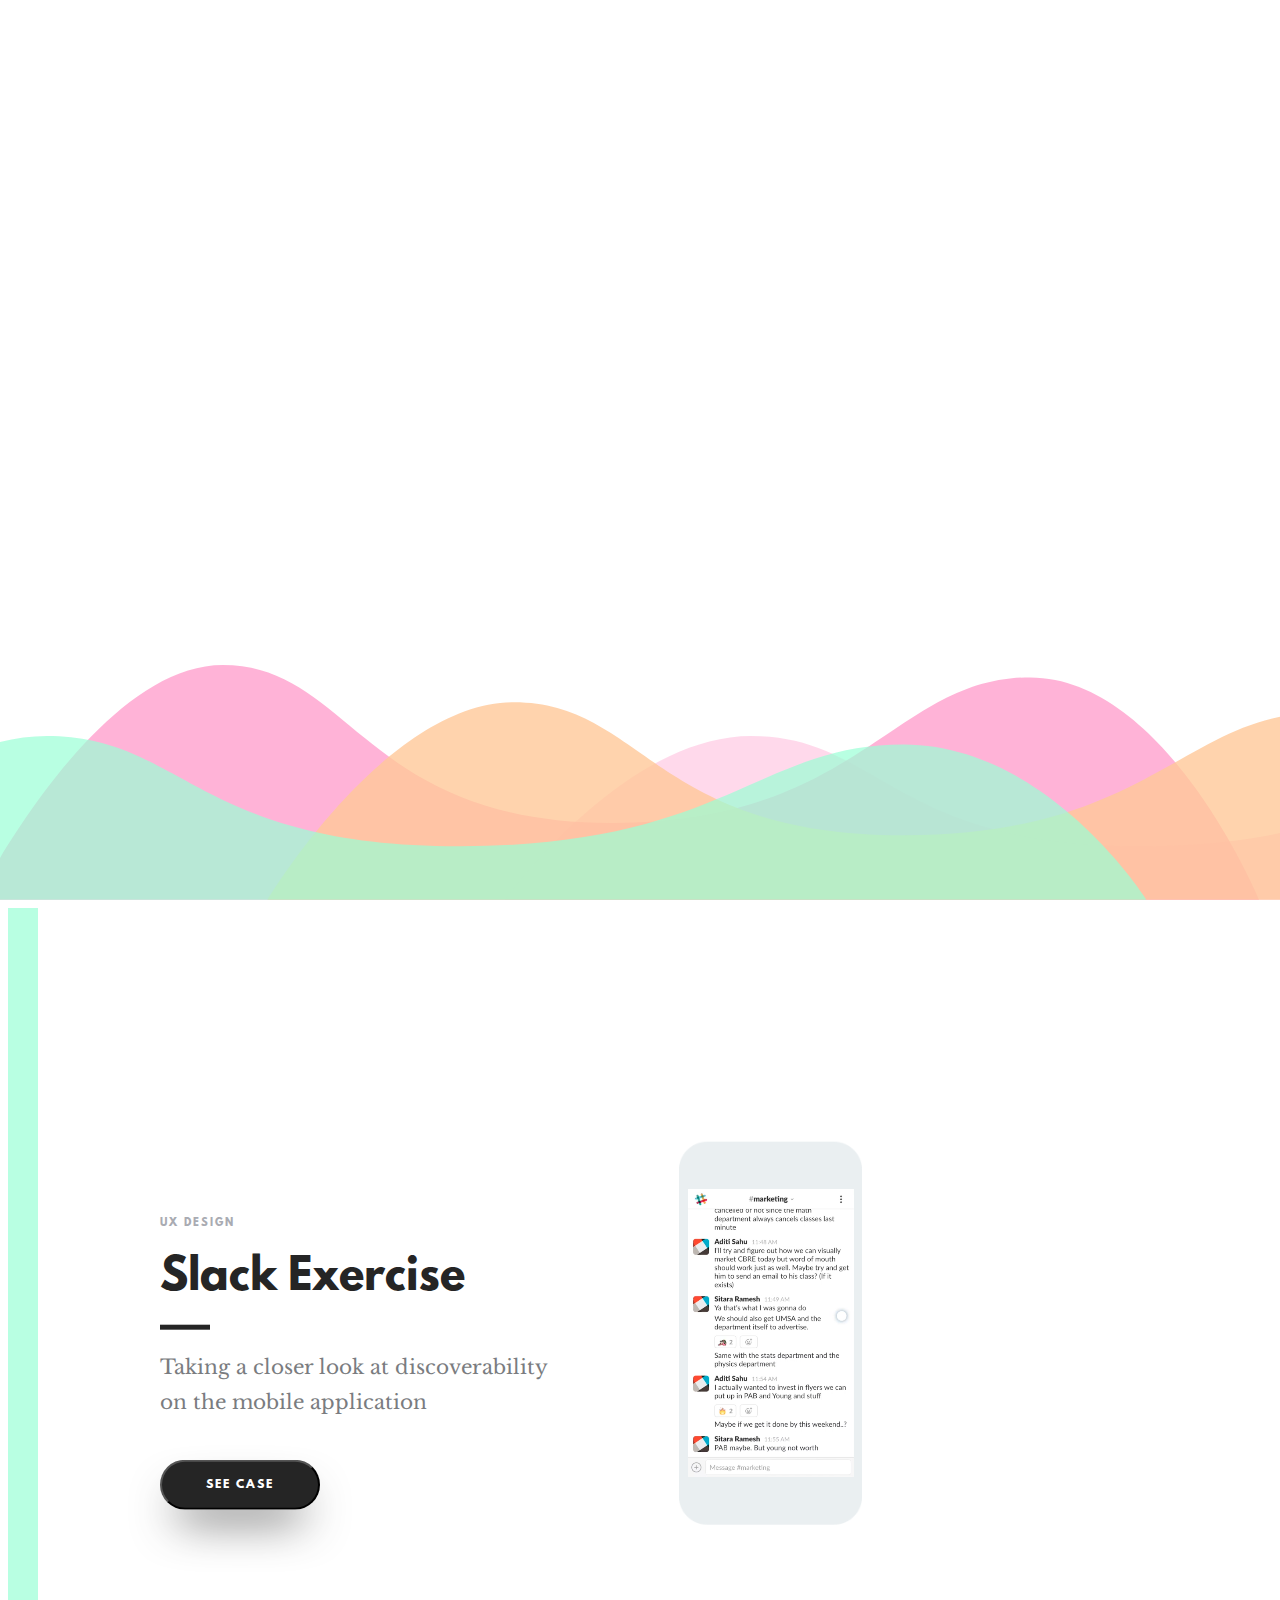
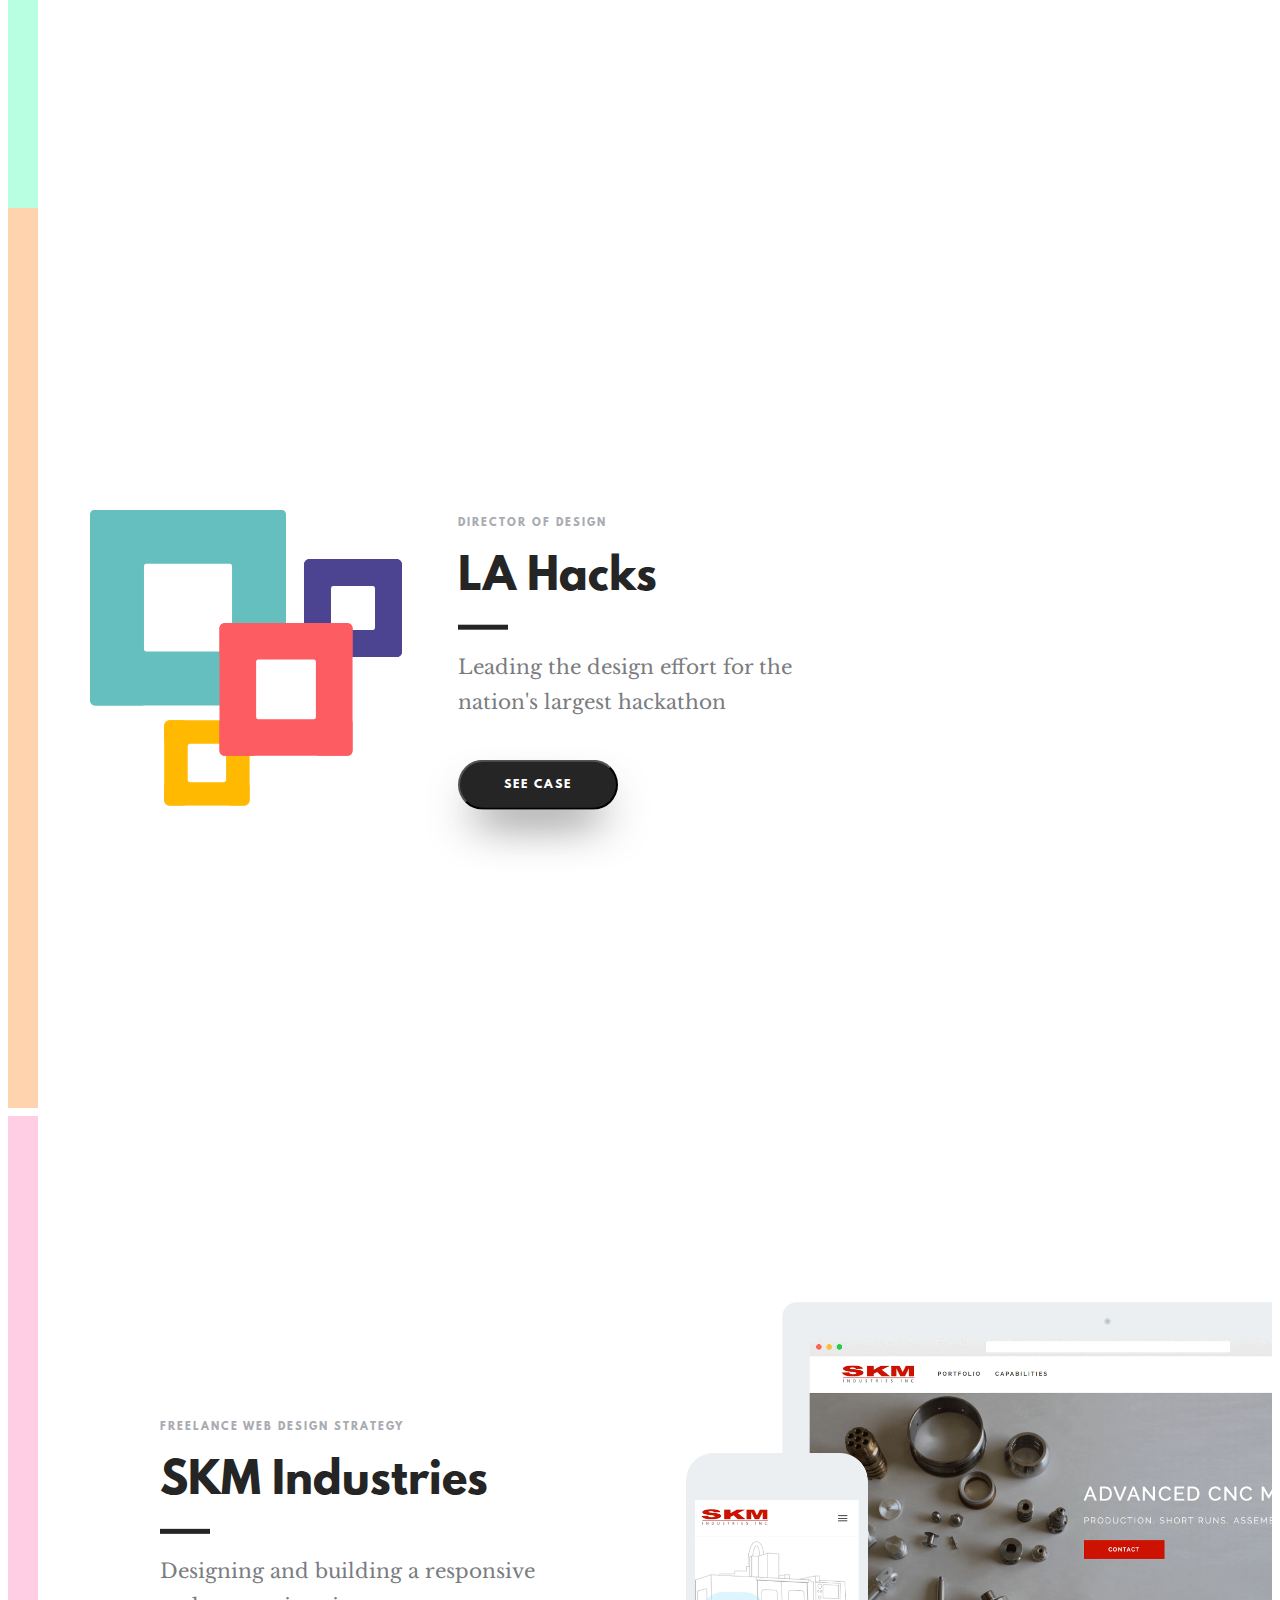
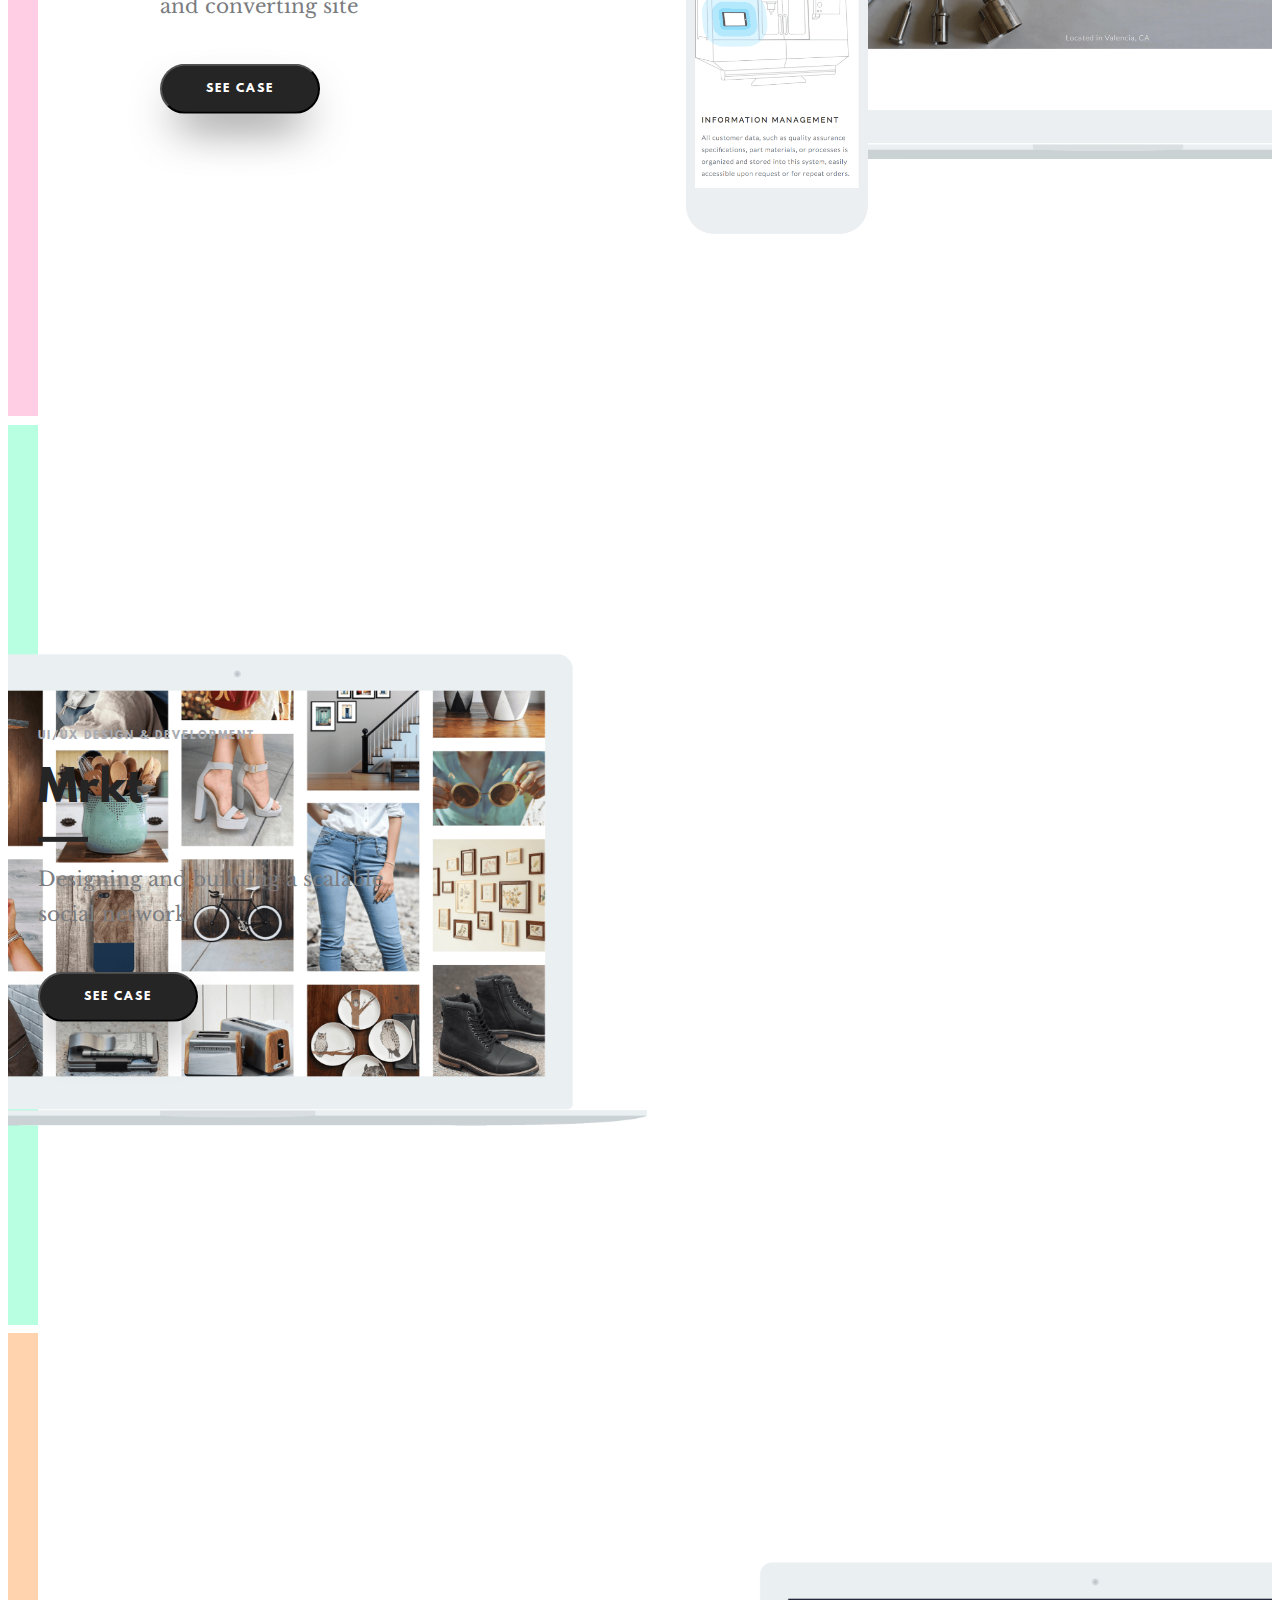
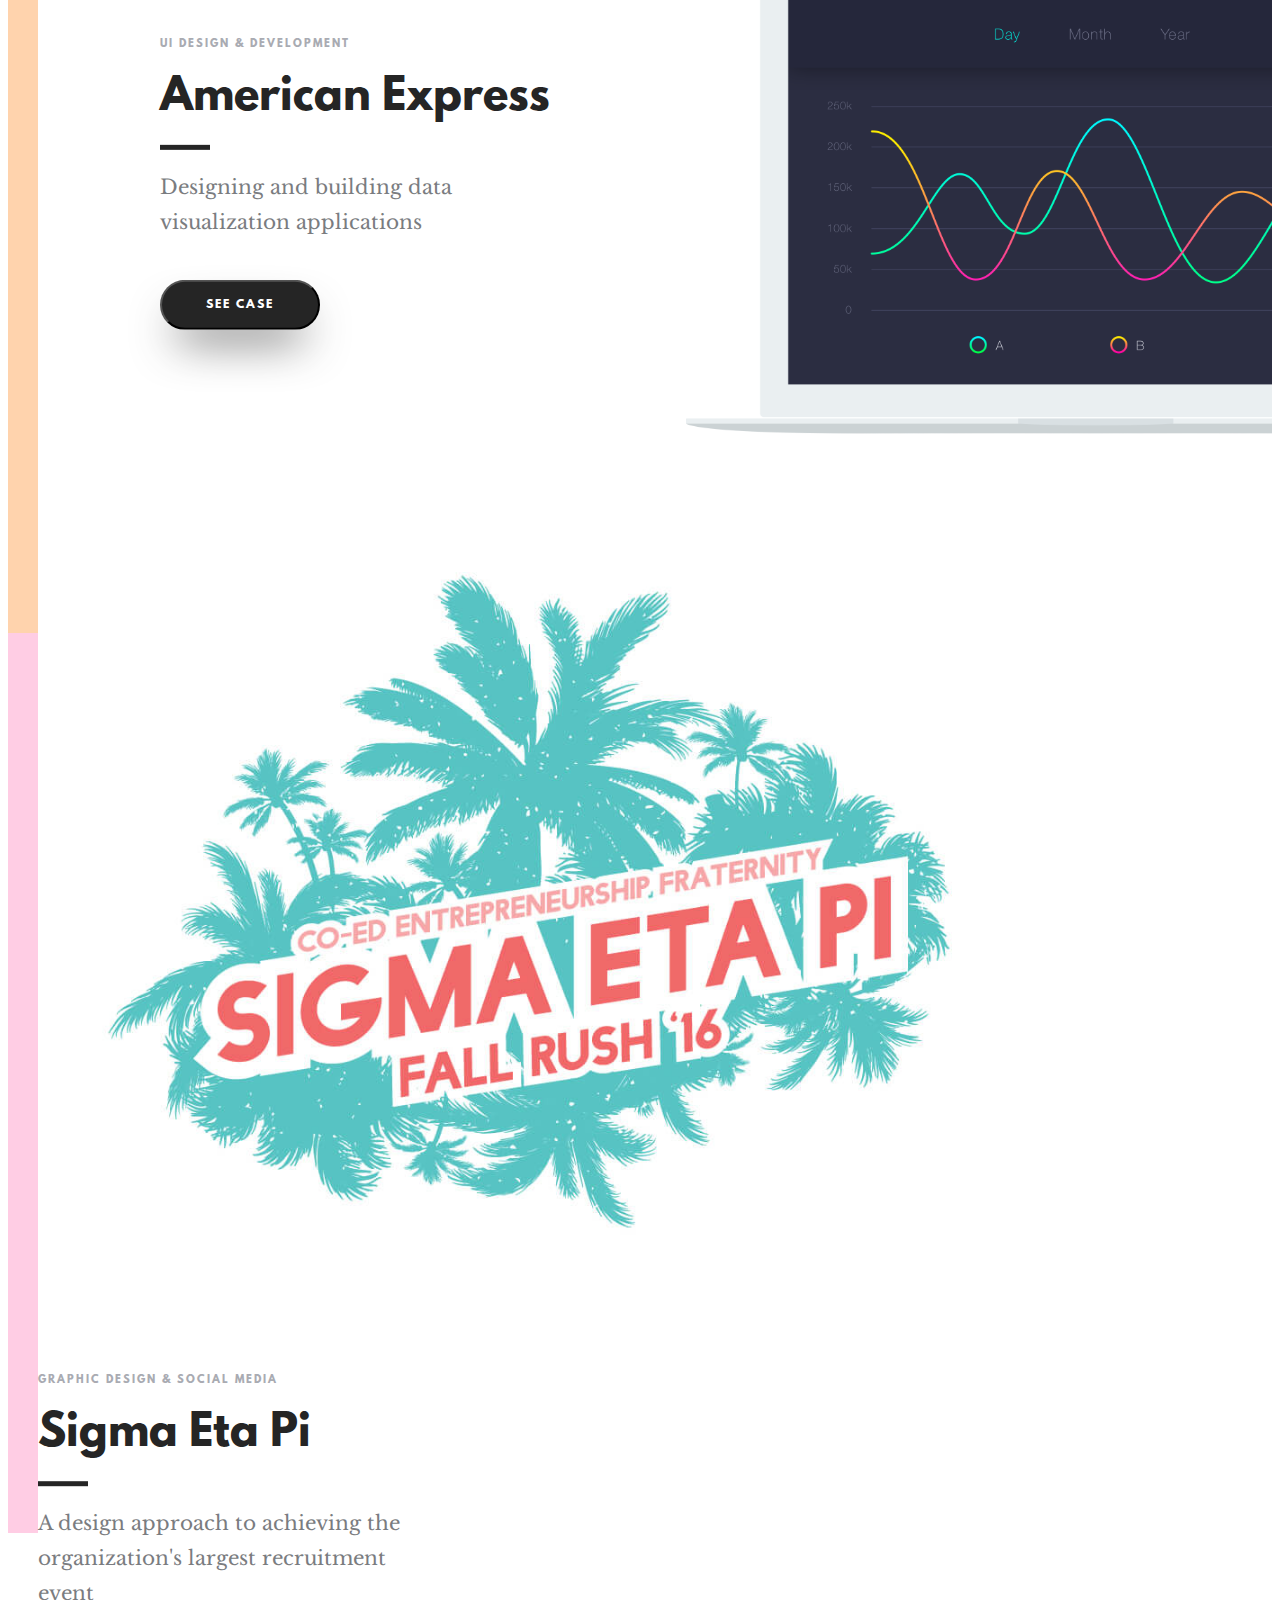
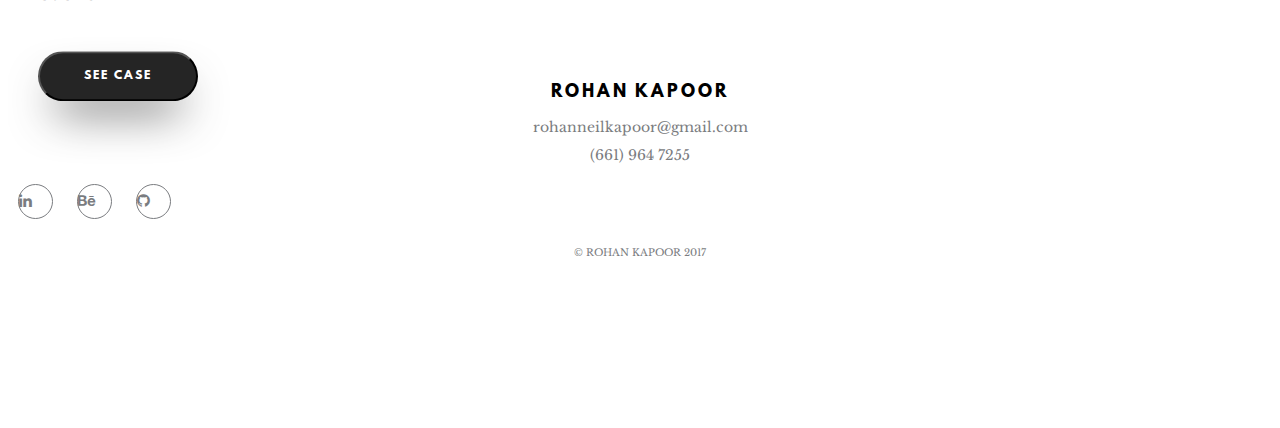
==== commit fa2a1582: "ui bug fix" ====
--- a/index.html
+++ b/index.html
@@ -37,17 +37,21 @@
             }
         });
         $(".big-btn").click(function() {
-            console.log("hello");
-            $('html,body').animate({
-                        scrollTop: $("#portfolio-start").offset().top},
-                    'slow');
+            if ($(window).width() > 991) {
+                console.log("hello");
+                $('html,body').animate({
+                            scrollTop: $("#portfolio-start").offset().top
+                        },
+                        'slow');
+            }
+            else{
+                console.log("hello");
+                $('html,body').animate({
+                            scrollTop: $("#portfolio-start-small").offset().top},
+                        'slow');
+            }
         })
-        $(".small-btn").click(function() {
-            console.log("hello");
-            $('html,body').animate({
-                        scrollTop: $("#portfolio-start-small").offset().top},
-                    'slow');
-        })
+        
     });
 
 </script>
@@ -87,7 +91,7 @@
             design and development.
         </p>
         <button class="btn big-btn wow fadeInUp" data-wow-delay="1.1s" data-wow-duration=".8s" type="button">Portfolio</button>
-        <button class="btn small-btn wow fadeInUp" data-wow-delay="1.1s" data-wow-duration=".8s" type="button">Portfolio</button>
+        <!--<button class="btn small-btn wow fadeInUp" data-wow-delay="1.1s" data-wow-duration=".8s" type="button">Portfolio</button>-->
 
     </div>
     <img class="wow fadeIn" src="images/home_illustration.svg" style="overflow:hidden; width: 100%; position: fixed; left: 50%; transform: translate(-50%, 0); bottom: 0; min-width: 900px; display: block;">
@@ -372,7 +376,7 @@
     </div>
 </section>
 
-<footer style="background-color: white; padding-top: 150px; padding-bottom: 20px;">
+<section style="height: 55vh; background-color: white; padding-top: 150px; padding-bottom: 20px;">
     <div style="text-align: center; font-size: 16px;
     letter-spacing: 2.9px;
     text-transform: uppercase;
@@ -396,7 +400,7 @@
     <p style="text-align: center; padding-left: 0; padding-right: 0; padding-bottom: 0; padding-top: 20px; margin: 0; font-size: 10px;">
         © ROHAN KAPOOR 2017
     </p>
-</footer>
+</section>
 </div>
 
 </body>
--- a/styles.css
+++ b/styles.css
@@ -322,9 +322,10 @@
     border-left: 30px solid #ffcde4;
 }
 .big-btn{
-
+    visibility: hidden;
 }
 .small-btn{
+    visibility: hidden;
     display: none;
 }
 .small-section{
@@ -353,9 +354,6 @@
     }
 }
 @media(max-width: 991px){
-    .big-btn{
-        display:none;
-    }
     .small-btn{
         display: inline;
     }
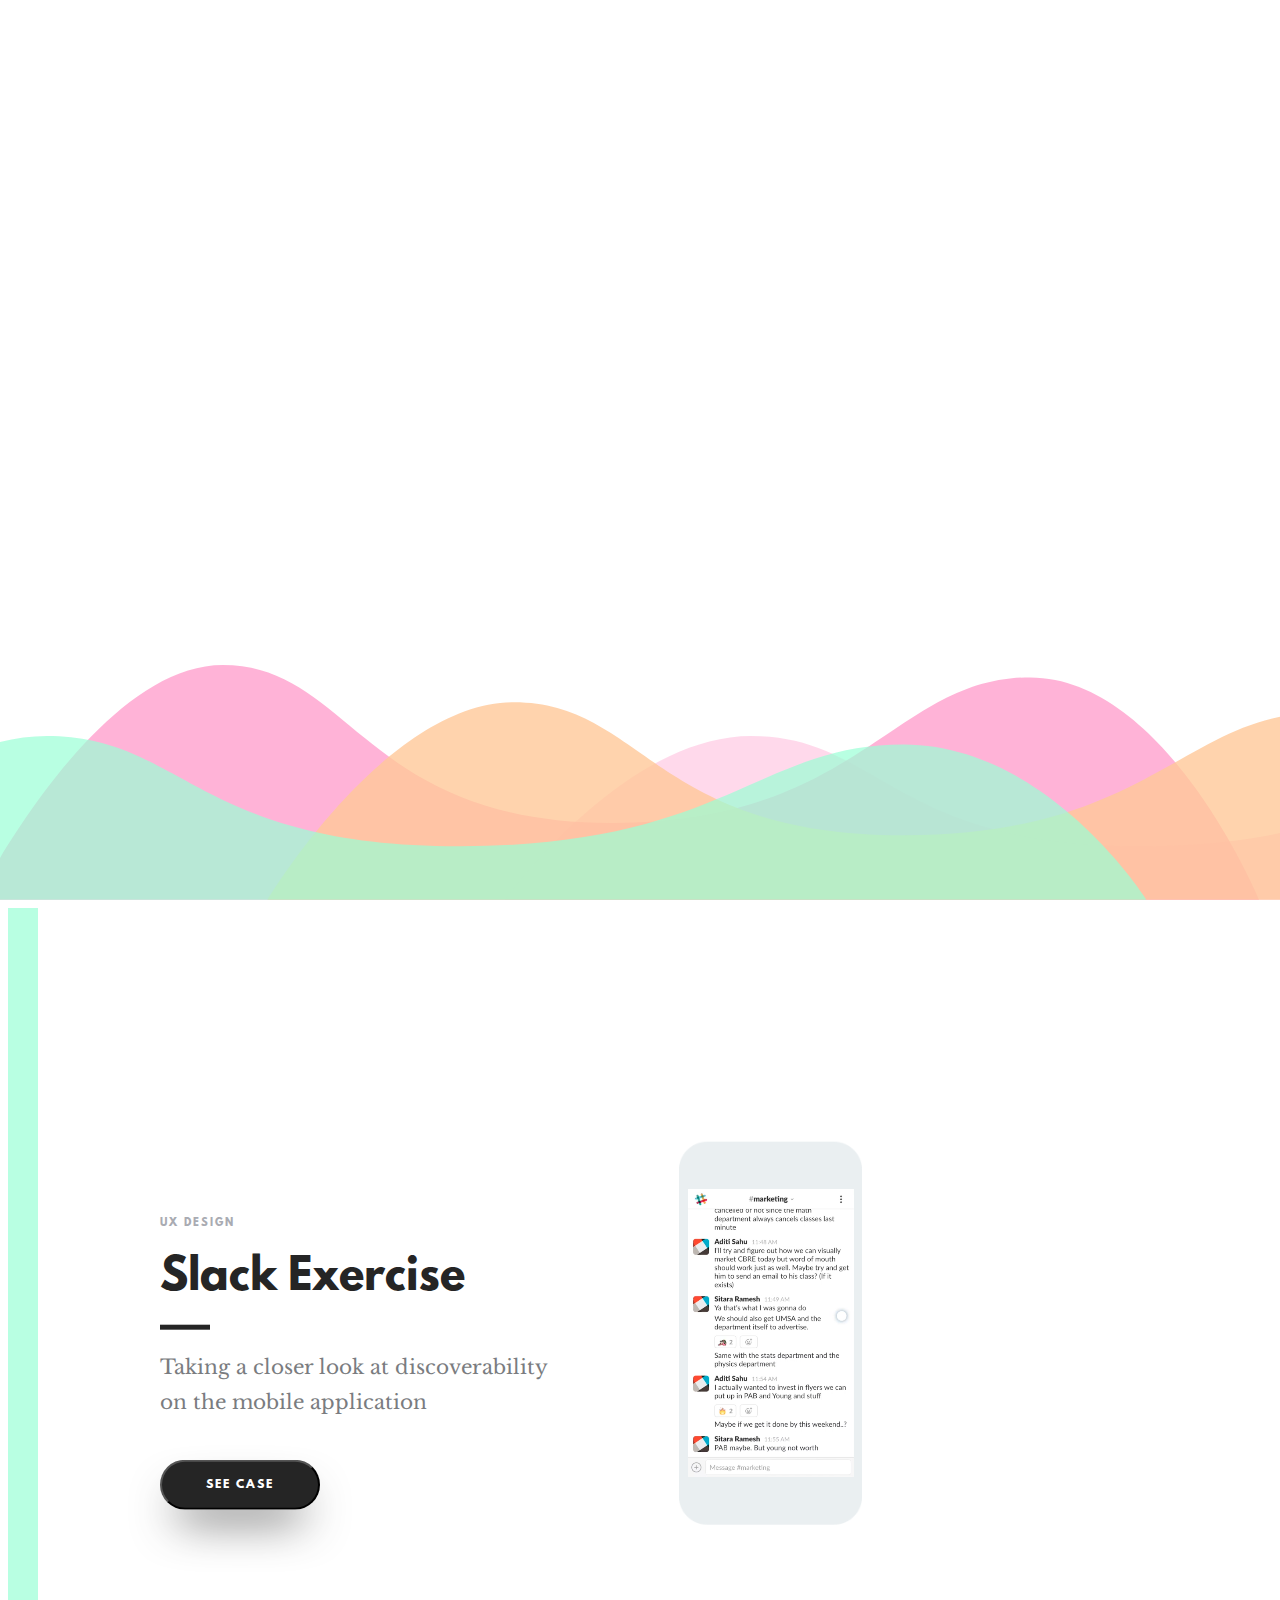
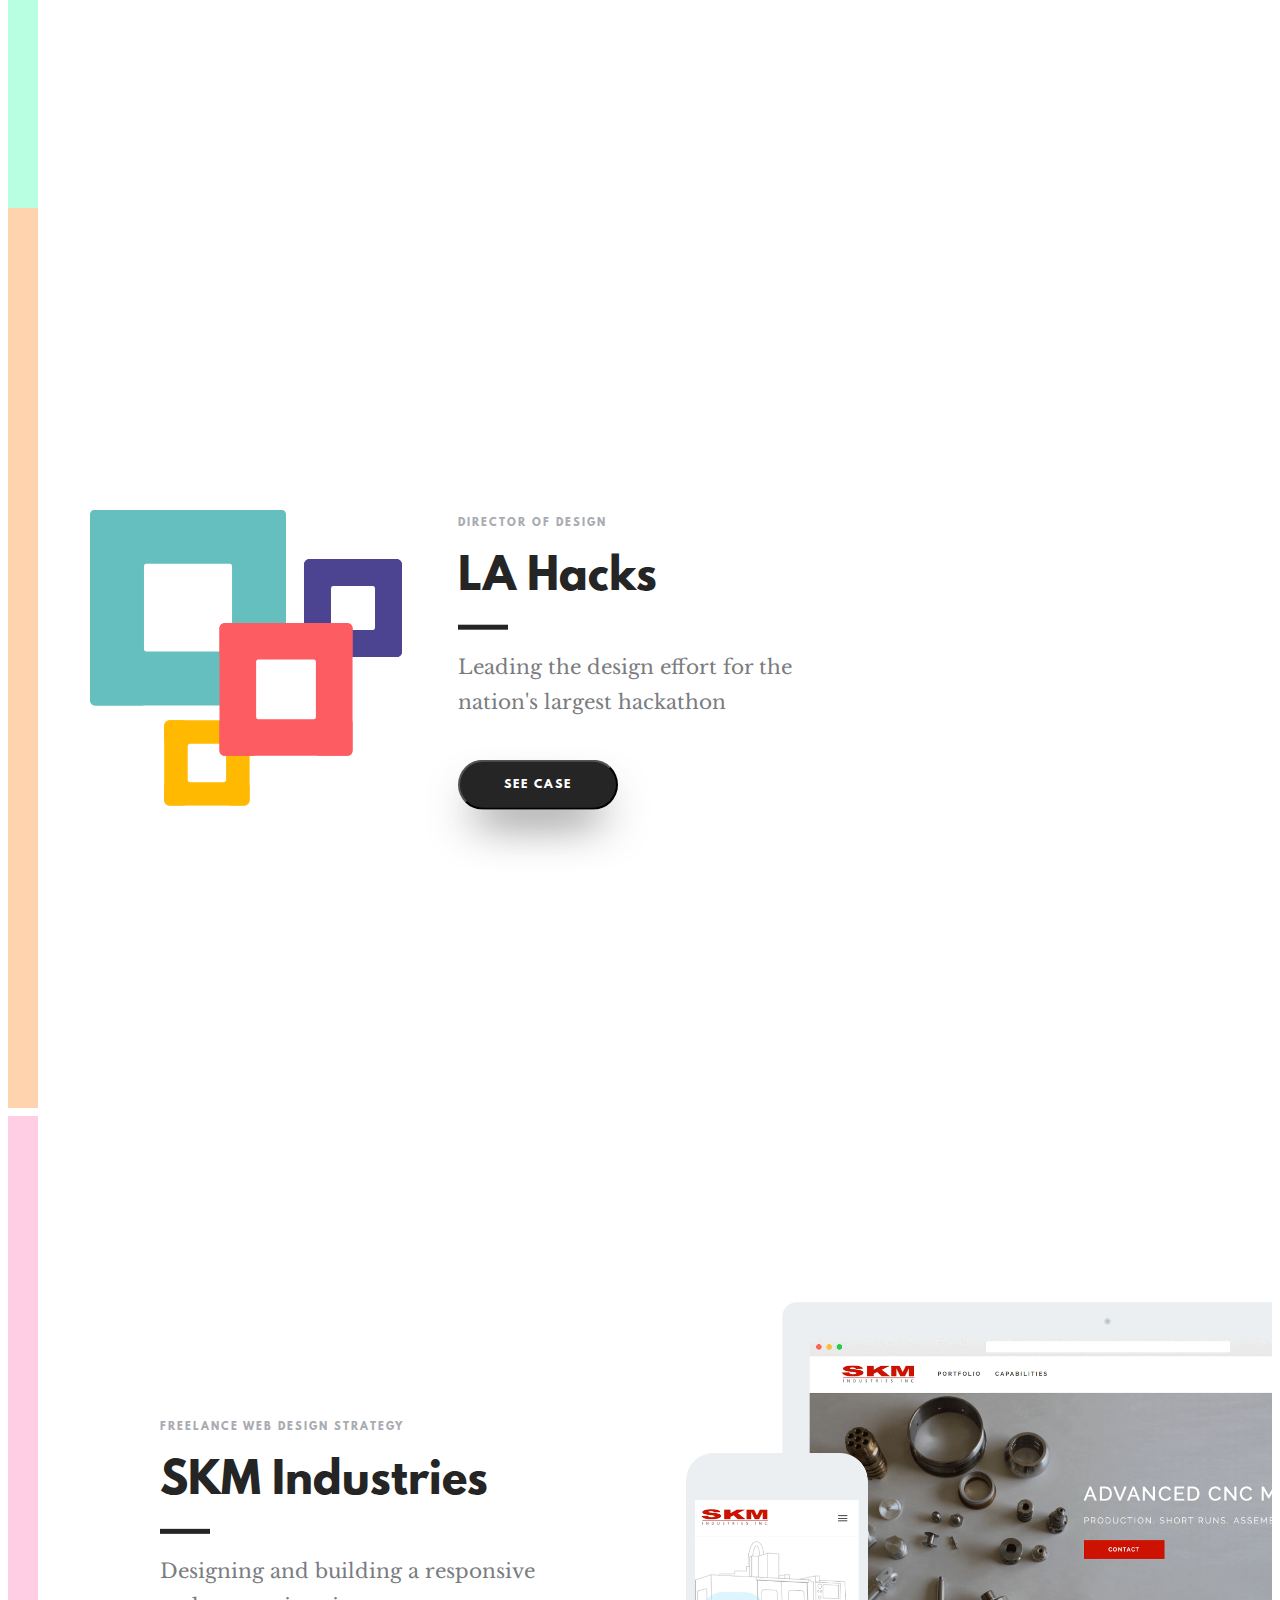
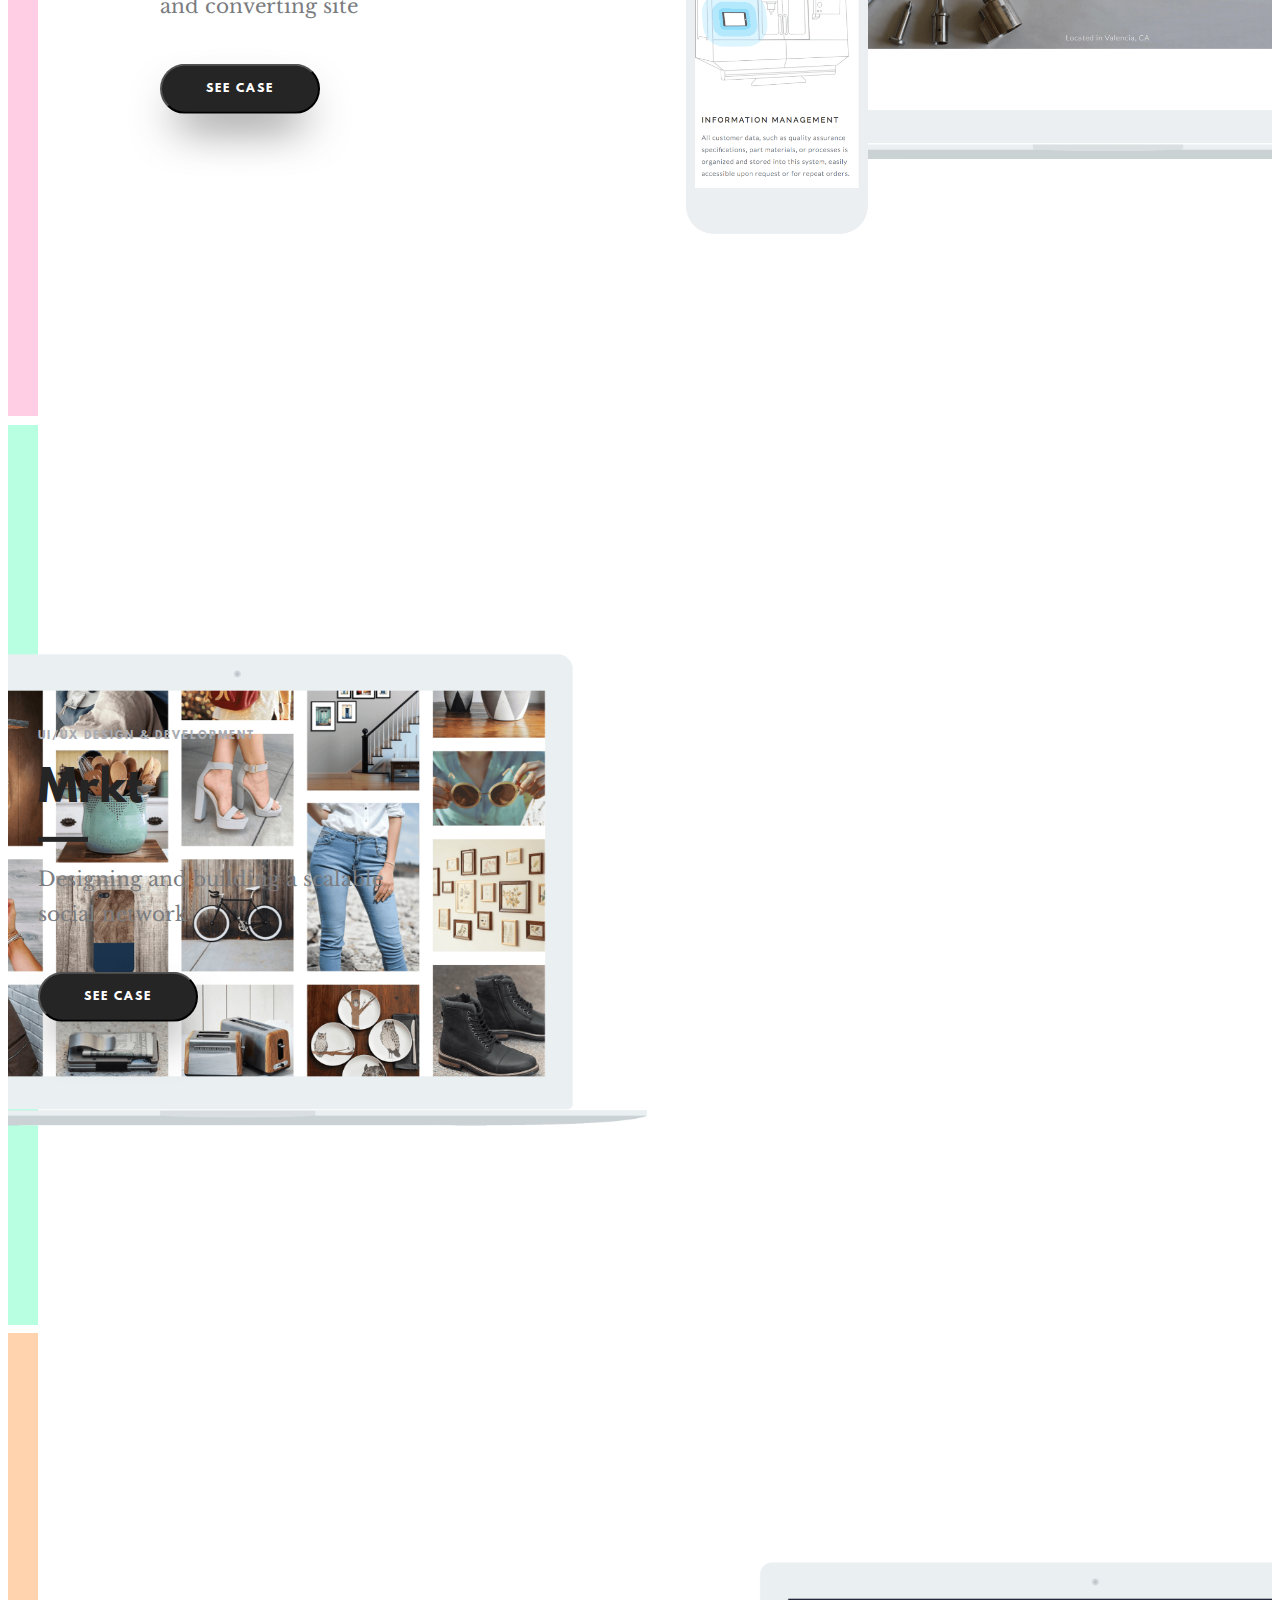
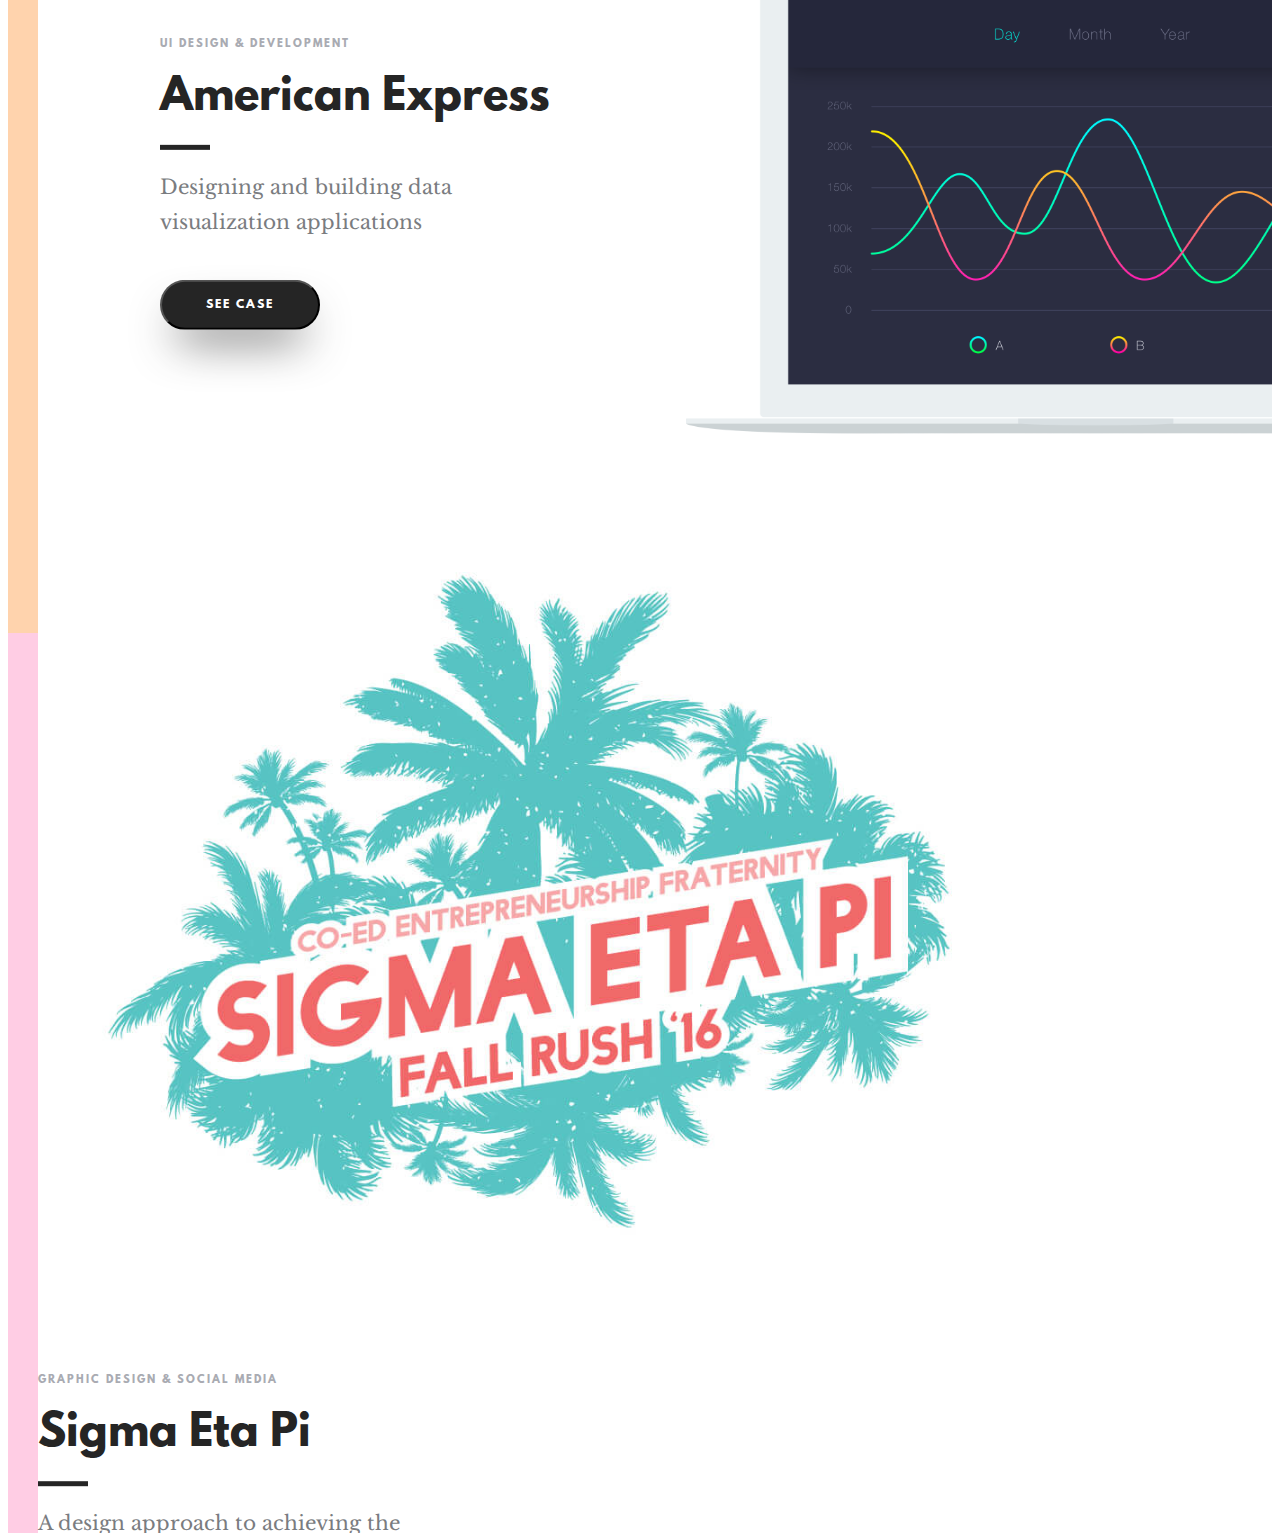
==== commit 31b13f3c: "updated info" ====
--- a/index.html
+++ b/index.html
@@ -86,9 +86,8 @@
             I’m the Director of Design of LA Hacks,
             <span style="color: #252525;">the nation’s largest hackathon</span>,
             a Freelance Web Design Strategist, as well as a third year Computer Science student at
-            <span style="color:#252525;">UCLA</span>. Last summer,
-            I interned at <span style="color: #252525;">American Express</span> working on data visualization
-            design and development.
+            <span style="color:#252525;">UCLA</span>. This summer,
+            I'll be interning at <span style="color: #252525;">Facebook</span> as a Product Designer on Business Platform in Menlo Park.
         </p>
         <button class="btn big-btn wow fadeInUp" data-wow-delay="1.1s" data-wow-duration=".8s" type="button">Portfolio</button>
         <!--<button class="btn small-btn wow fadeInUp" data-wow-delay="1.1s" data-wow-duration=".8s" type="button">Portfolio</button>-->
@@ -376,32 +375,7 @@
     </div>
 </section>
 
-<section style="height: 55vh; background-color: white; padding-top: 150px; padding-bottom: 20px;">
-    <div style="text-align: center; font-size: 16px;
-    letter-spacing: 2.9px;
-    text-transform: uppercase;
-    font-family: LeagueSpartan, Arial, Helvetica, sans-serif;
-    -webkit-font-smoothing: antialiased;
-    ">
-        Rohan Kapoor
-    </div>
-    <p style="text-align: center; padding-left: 0; padding-right: 0; padding-bottom: 0; padding-top: 10px; margin: 0;">
-        rohanneilkapoor@gmail.com
-    </p>
-    <p style="text-align: center; padding: 0; margin: 0;">
-        (661) 964 7255
-    </p>
-    <div class="text-center" style="padding-left: 0; padding-right: 0; padding-bottom: 0; padding-top: 10px;">
-        <i onclick="window.location.href='https://www.linkedin.com/in/rohanneilkapoor'" class="fa fa-linkedin" aria-hidden="true"></i>
-        <i onclick="window.location.href='https://www.behance.net/rohanneilk5d04'" class="fa fa-behance" aria-hidden="true"></i>
-        <i onclick="window.location.href='https://github.com/rohanneilkapoor'" class="fa fa-github" aria-hidden="true"></i>
-
-    </div>
-    <p style="text-align: center; padding-left: 0; padding-right: 0; padding-bottom: 0; padding-top: 20px; margin: 0; font-size: 10px;">
-        © ROHAN KAPOOR 2017
-    </p>
-</section>
 </div>
 
 </body>
-</html>+</html>
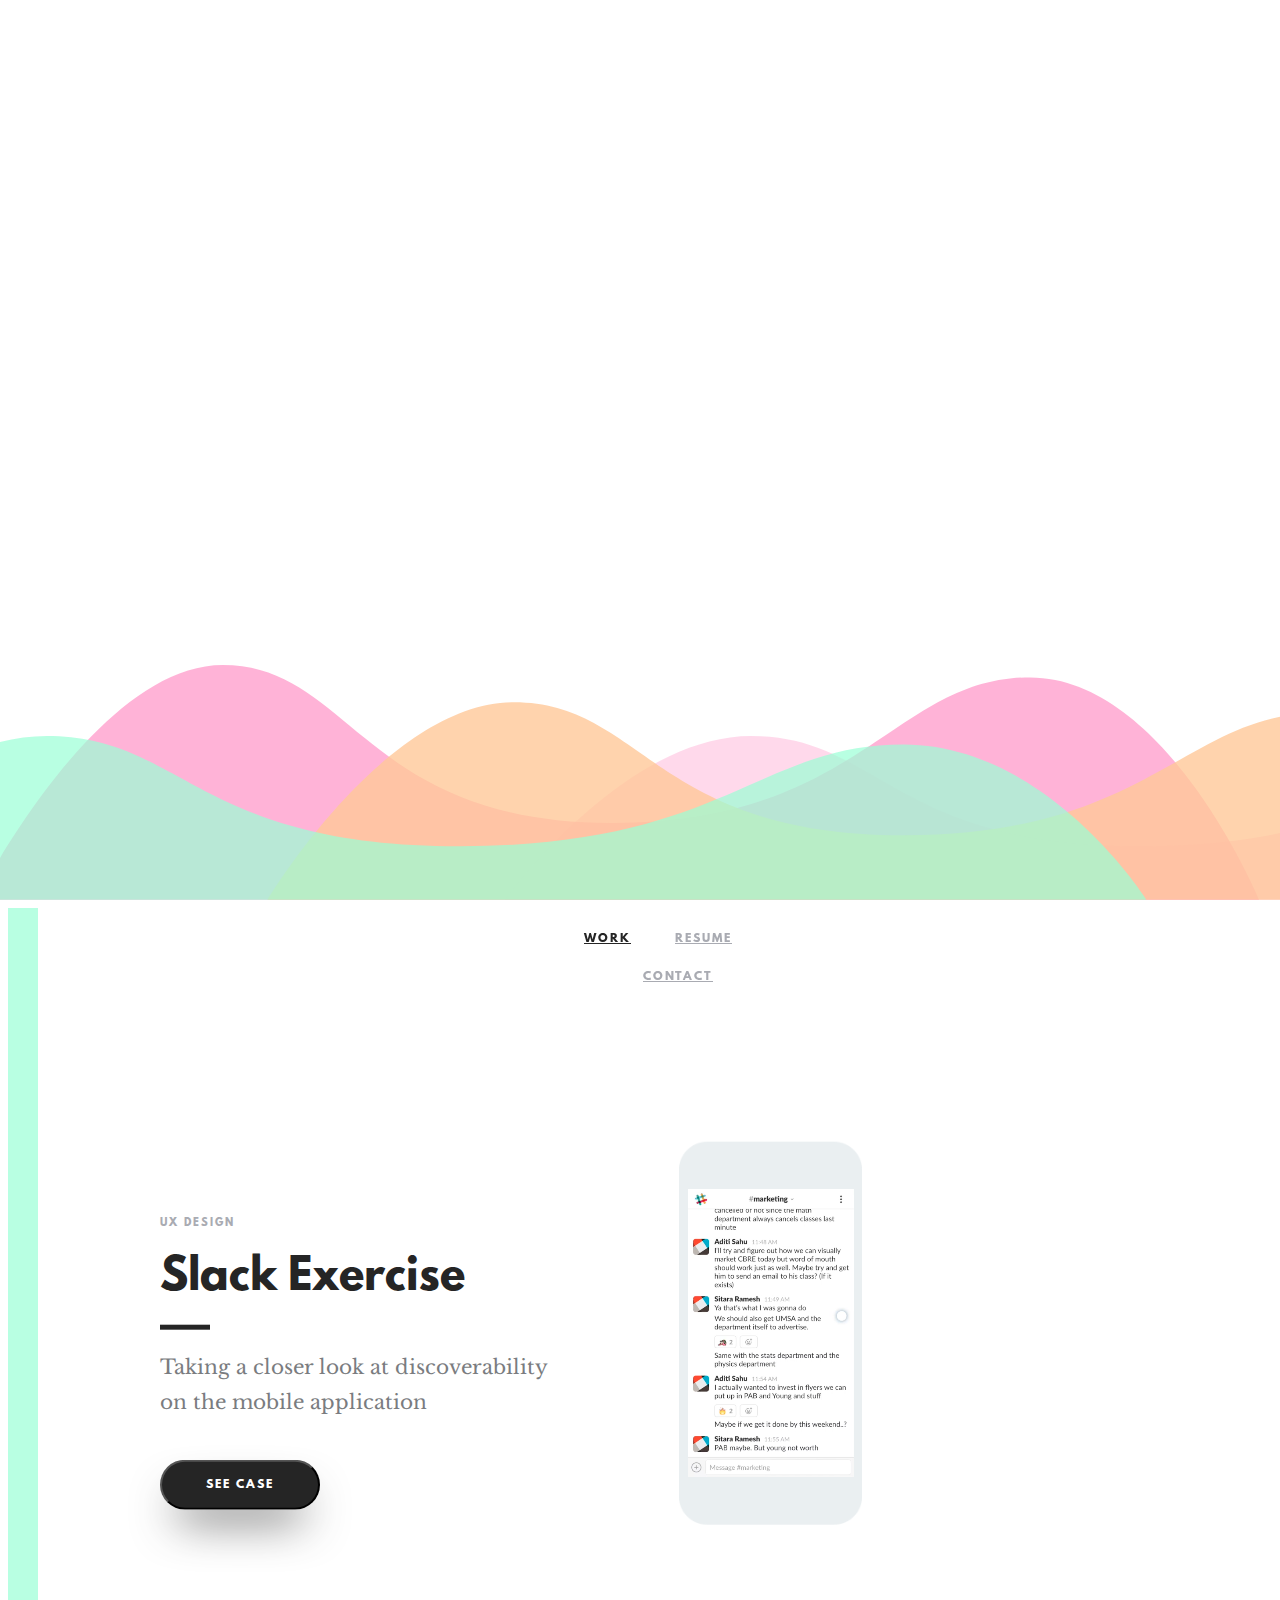
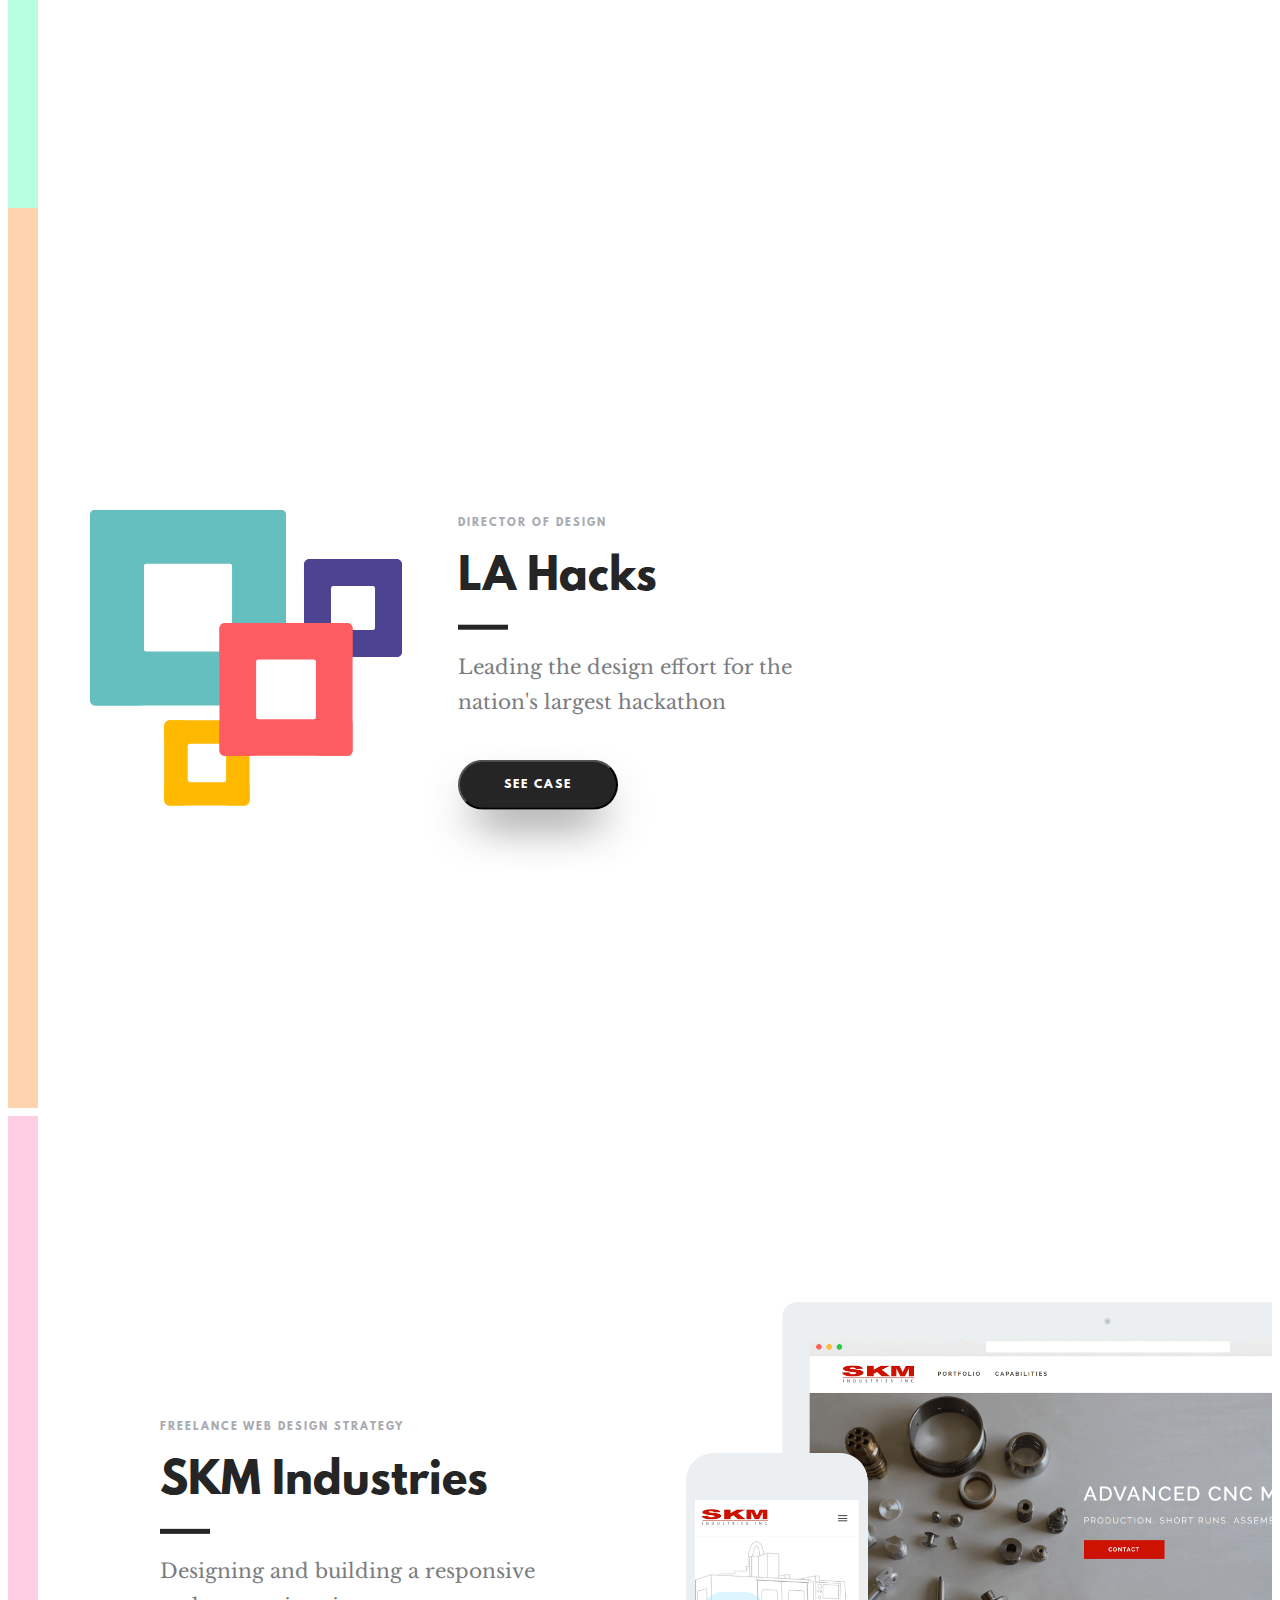
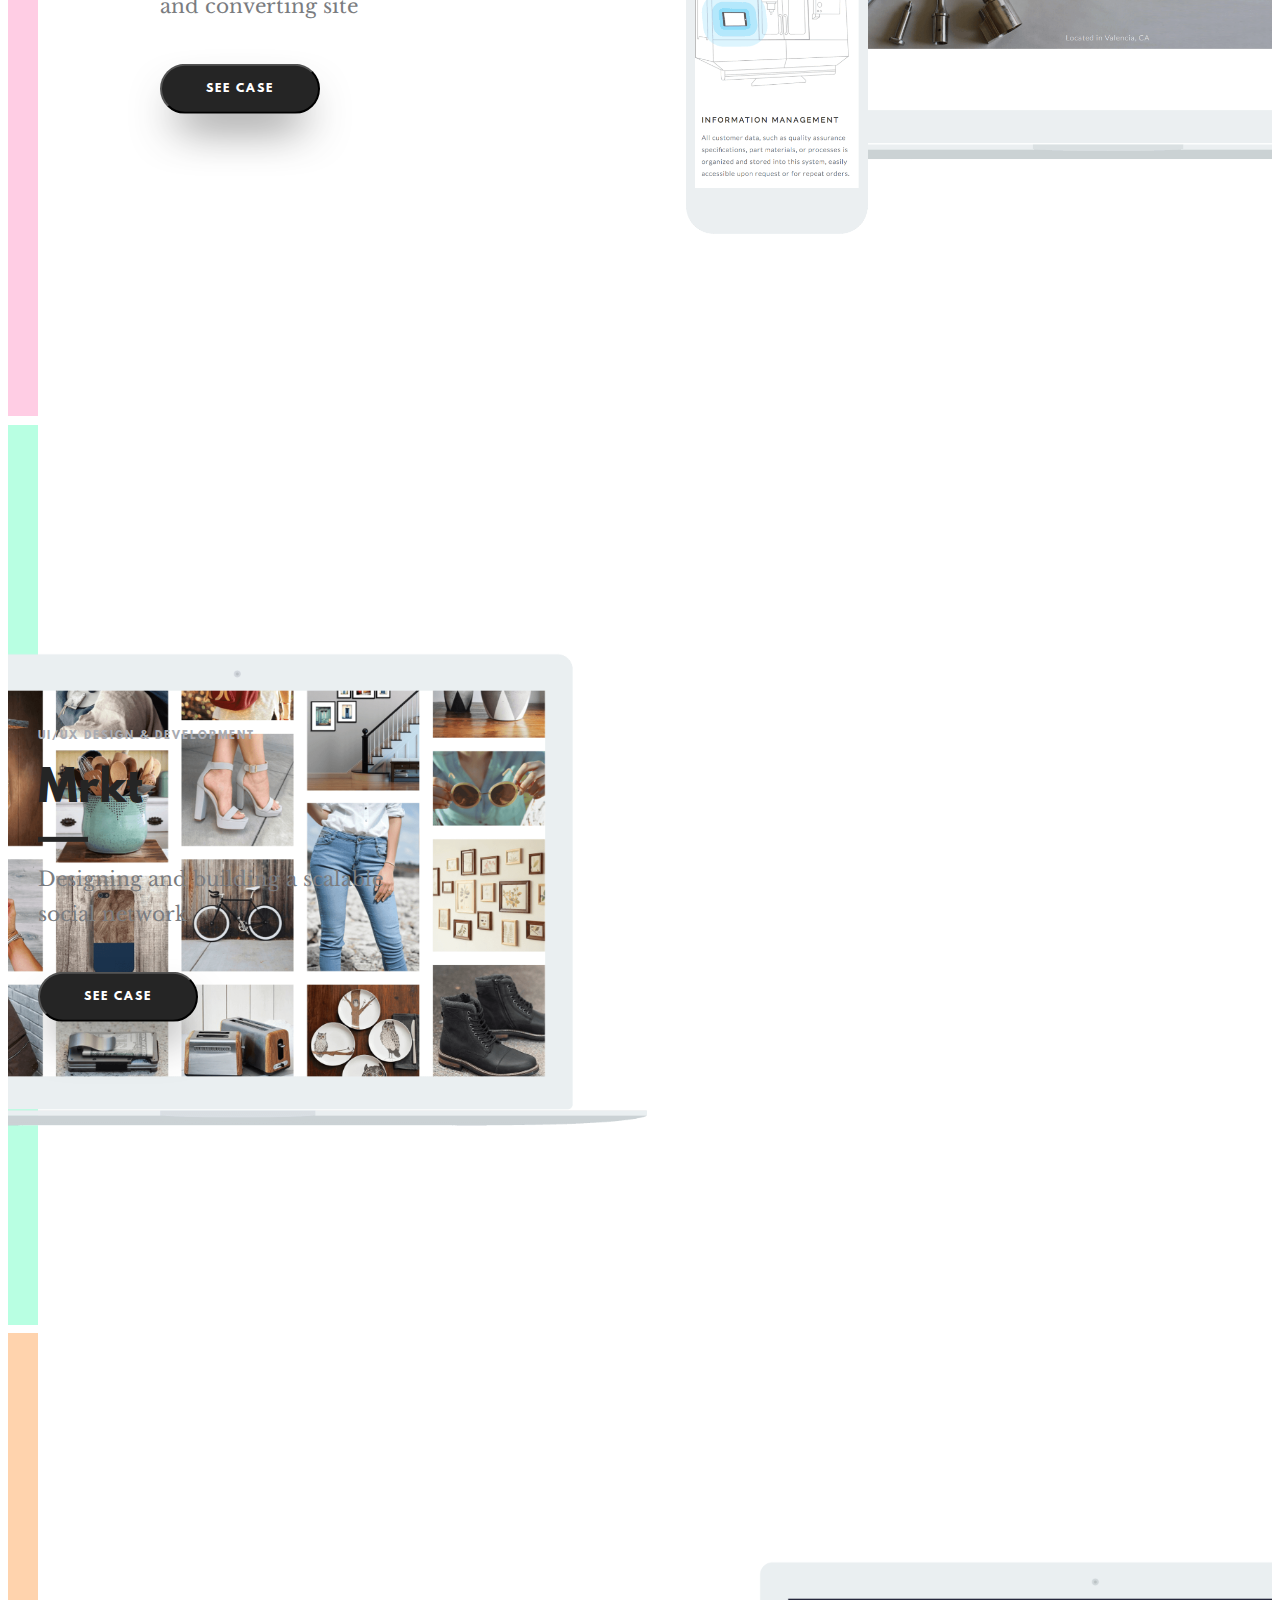
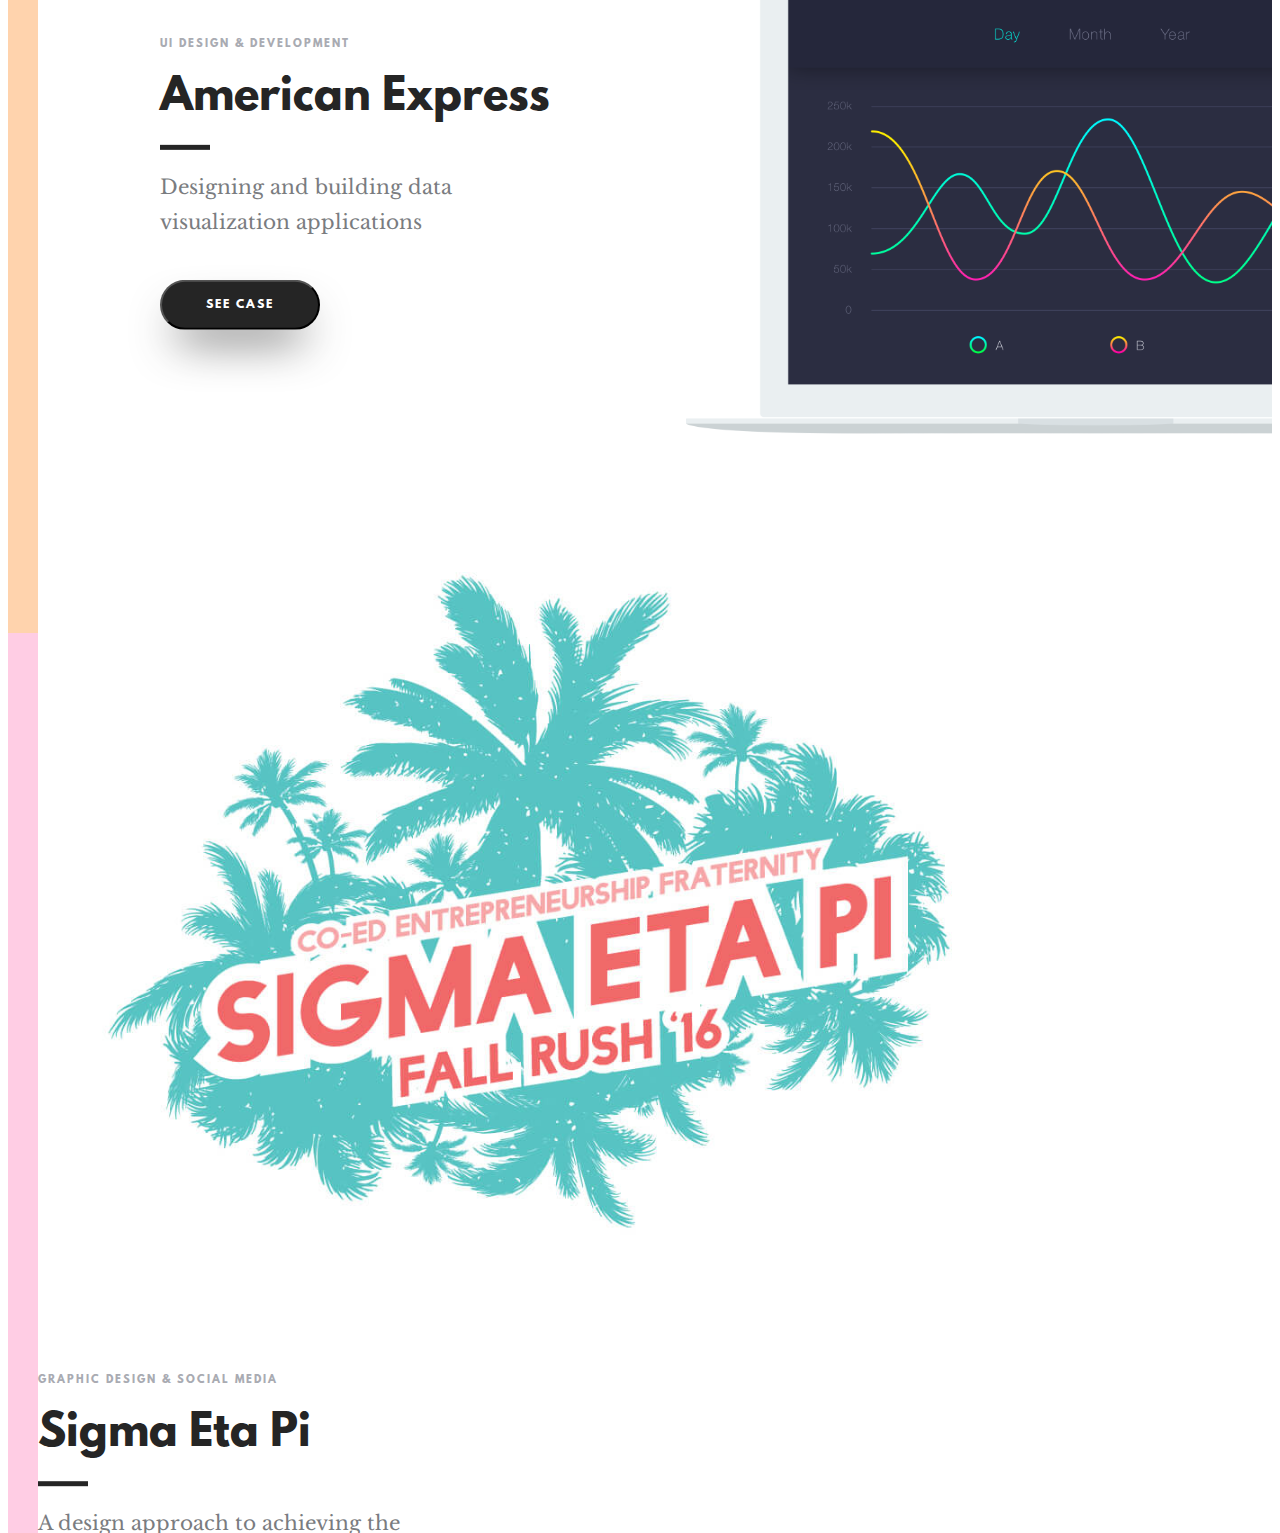
==== commit 4ae774f0: "Fixed spacing" ====
--- a/index.html
+++ b/index.html
@@ -58,45 +58,54 @@
 
 <body>
 <div class="top-tag"id="top">
-    <nav class="navbar navbar-fixed-top wow fadeIn" role="navigation">
-        <div class="container">
-            <div>
+    <nav class="navbar navbar-fixed-top" role="navigation">
+
+            <div class="nav-container">
+                <div class="navbar-header">
+                    <ul class="nav navbar-nav">
+                        <li>
+                            <a href="./index.html" class="nav-link" style="color: #252525; padding-left: 0; ">WORK</a>
+                        </li>
+                        <li>
+                            <a href="./images/resume.pdf" target="_blank" class="nav-link">RESUME</a>
+                        </li>
+                    </ul>
+
+                </div>
                 <div class="navbar-right">
                     <ul class="nav navbar-nav">
                         <li>
-                            <a href="./index.html" class="nav-link">WORK</a>
+                            <a href="mailto:rohanneilkapoor@gmail.com" class="nav-link" style="padding-right: 0;">CONTACT</a>
                         </li>
-                        <li>
-                            <a href="./about.html" class="nav-link">ABOUT</a>
-                        </li>
 
                     </ul>
                 </div>
 
             </div>
-        </div>
 
 
 
     </nav>
 
     <div class="home-top-block navbar-fixed-top">
-        <h1 class="wow fadeInUp" data-wow-delay="0.5s" data-wow-duration=".8s">Rohan Kapoor</h1>
-        <p class="wow fadeInUp" data-wow-delay="0.6s" data-wow-duration=".8s" style="max-width: 700px; width: auto">
-            I’m the Director of Design of LA Hacks,
-            <span style="color: #252525;">the nation’s largest hackathon</span>,
-            a Freelance Web Design Strategist, as well as a third year Computer Science student at
-            <span style="color:#252525;">UCLA</span>. This summer,
-            I'll be interning at <span style="color: #252525;">Facebook</span> as a Product Designer on Business Platform in Menlo Park.
+        <h1 class="wow fadeIn" data-wow-delay="0.5s" data-wow-duration="1.25s">Rohan Kapoor</h1>
+        <!--<div class="hline wow fadeIn" data-wow-delay="1.25s" data-wow-duration="1.25s" style="background-color:#252525; "></div>-->
+        <p class="wow fadeIn home-sentence" data-wow-delay="1.25s" data-wow-duration="1.25s" style="max-width: 900px; width: auto;">
+            Product Design Intern at <a href="http://facebook.com" target="_blank" class="intro">Facebook</a>,
+            incoming Innovation Engineering Intern at <a href="http://uber.com" target="_blank" class="intro">Uber</a>,
+            former Director of Design at <a href="http://lahacks.com" target="_blank" class="intro">LA Hacks</a> (the nation's largest collegiate hackathon),
+            former Software Engineering Intern at <a href="http://americanexpress.com" target="_blank" class="intro">American Express</a>, 4th
+            year Computer Science student at <a href="http://ucla.edu" target="_blank" class="intro">UCLA</a>, and Freelance Web Design Strategist.
         </p>
-        <button class="btn big-btn wow fadeInUp" data-wow-delay="1.1s" data-wow-duration=".8s" type="button">Portfolio</button>
+        <button class="btn big-btn wow fadeInUp" data-wow-delay="2s" data-wow-duration="1.25s" type="button">Portfolio</button>
         <!--<button class="btn small-btn wow fadeInUp" data-wow-delay="1.1s" data-wow-duration=".8s" type="button">Portfolio</button>-->
 
     </div>
     <img class="wow fadeIn" src="images/home_illustration.svg" style="overflow:hidden; width: 100%; position: fixed; left: 50%; transform: translate(-50%, 0); bottom: 0; min-width: 900px; display: block;">
 
 </div>
-<div style="overflow-x:hidden;">
+<div style="overflow-x:hidden; background-color: #fcfcfc;">
+    <div style="overflow-x:hidden; margin: 0 auto; max-width: 1450px; background-color:white; box-shadow: 0 10px 40px -16px rgba(0, 0, 0, .2) ">
     <section id="portfolio-start" class="big-section big-section-slack">
         <!--<h1 class="big-number" style="opacity: 0.03; font-size: 50vw; position: absolute; left: 100px; line-height: 120vh;">1</h1>-->
         <div class=" element" style=" margin-left: 5%;">
@@ -374,7 +383,7 @@
         </div>
     </div>
 </section>
-
+</div>
 </div>
 
 </body>
